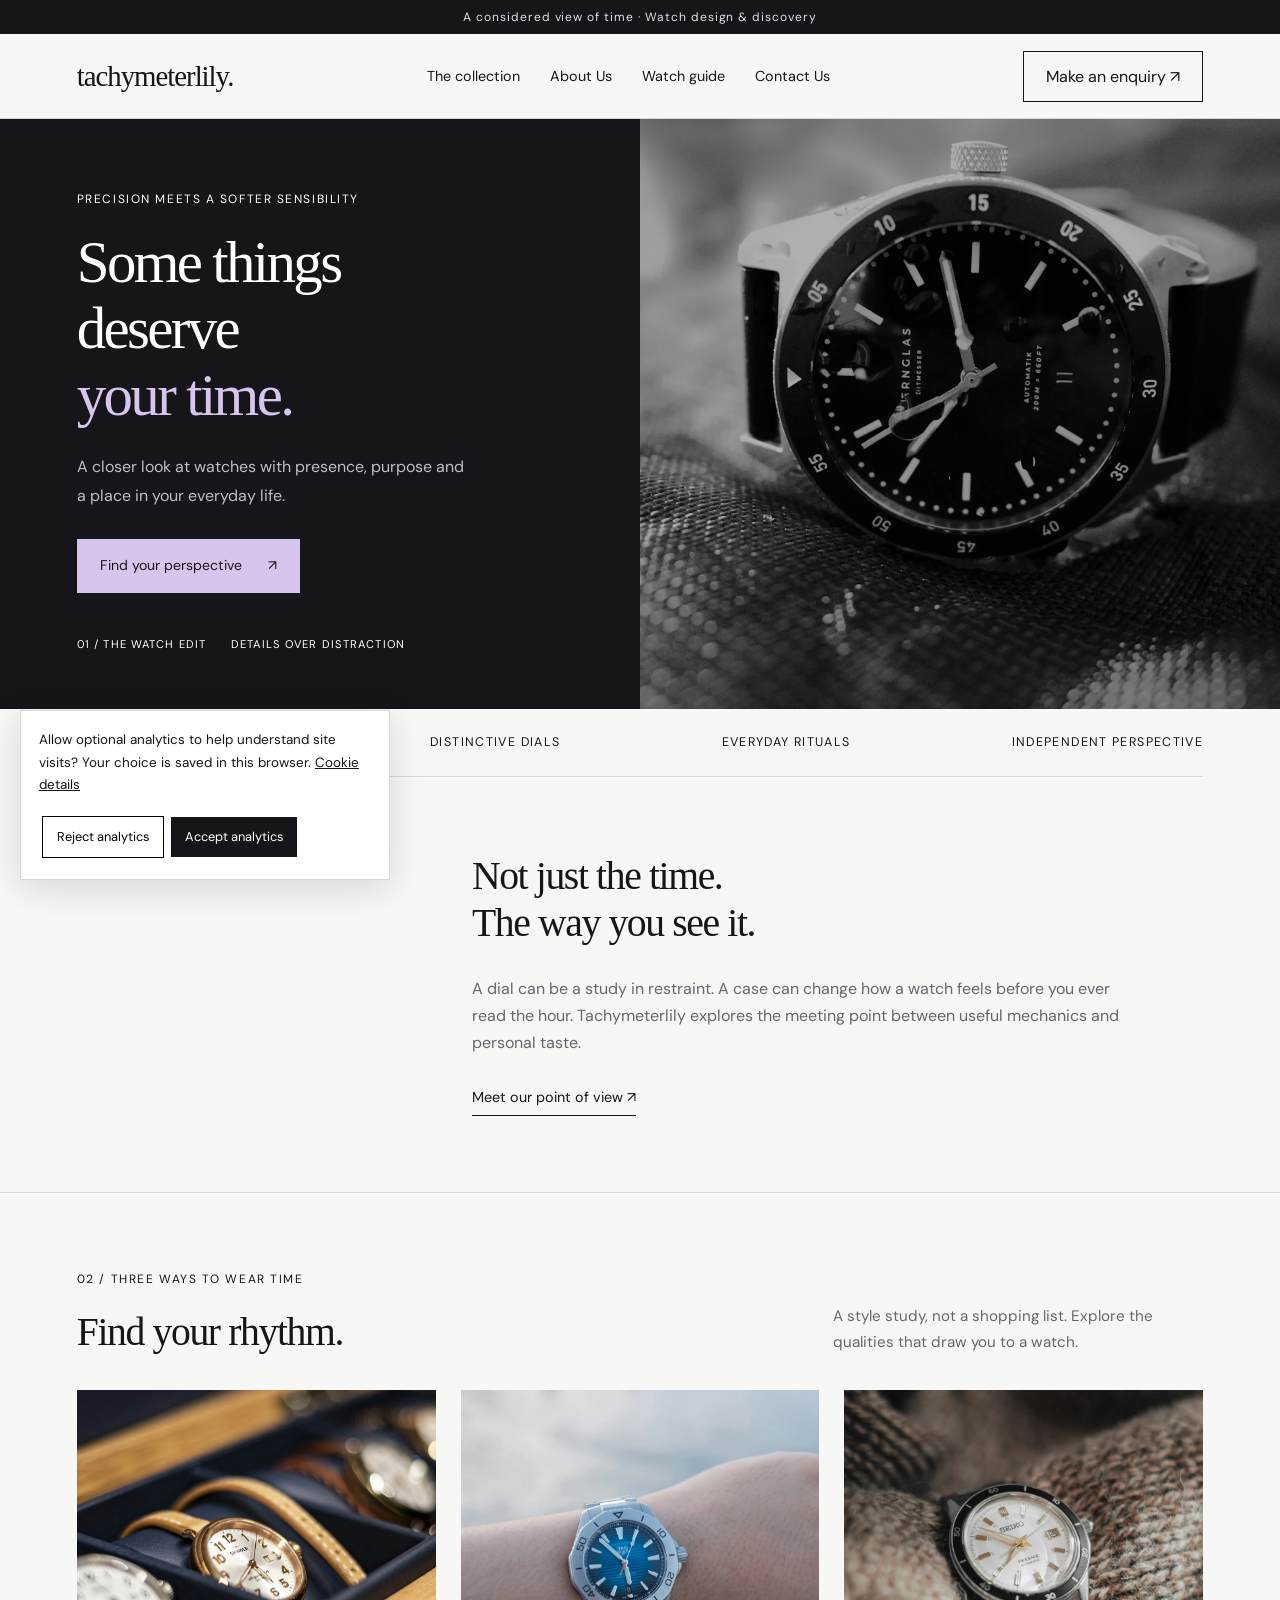
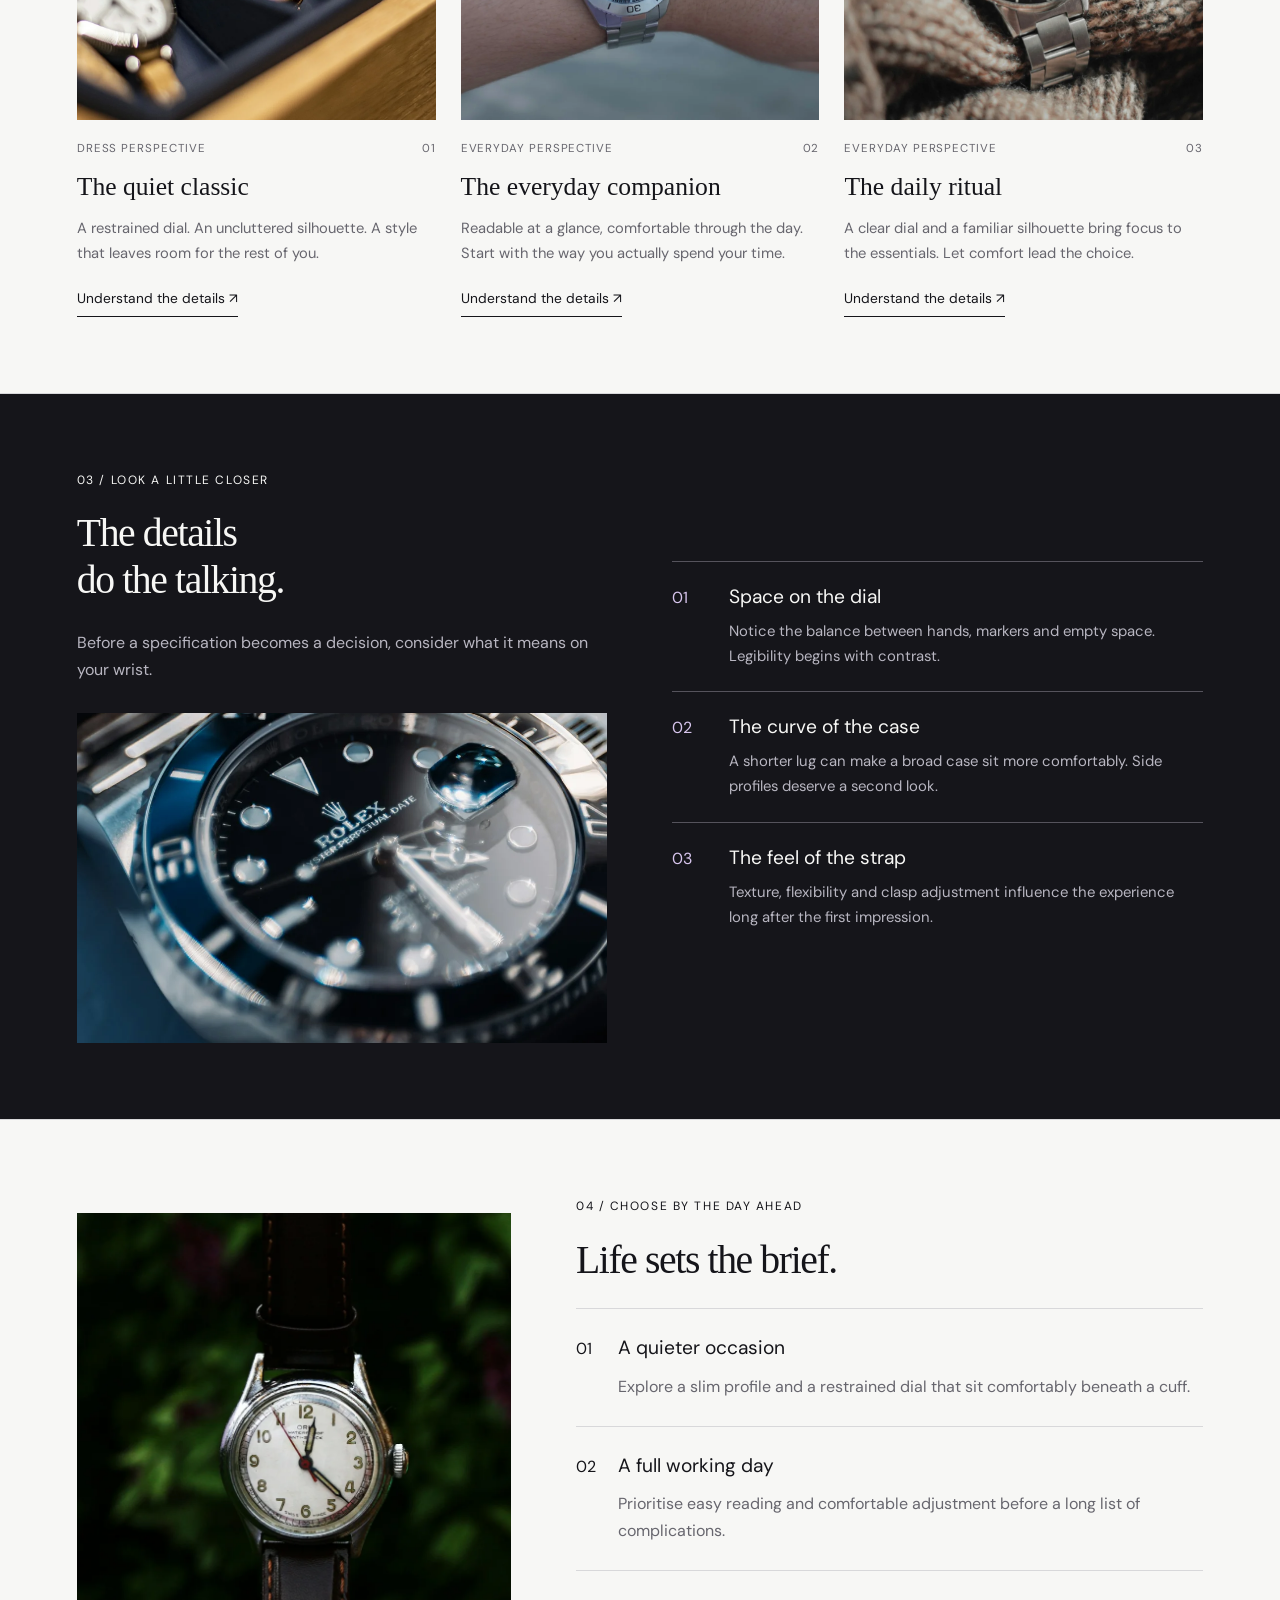
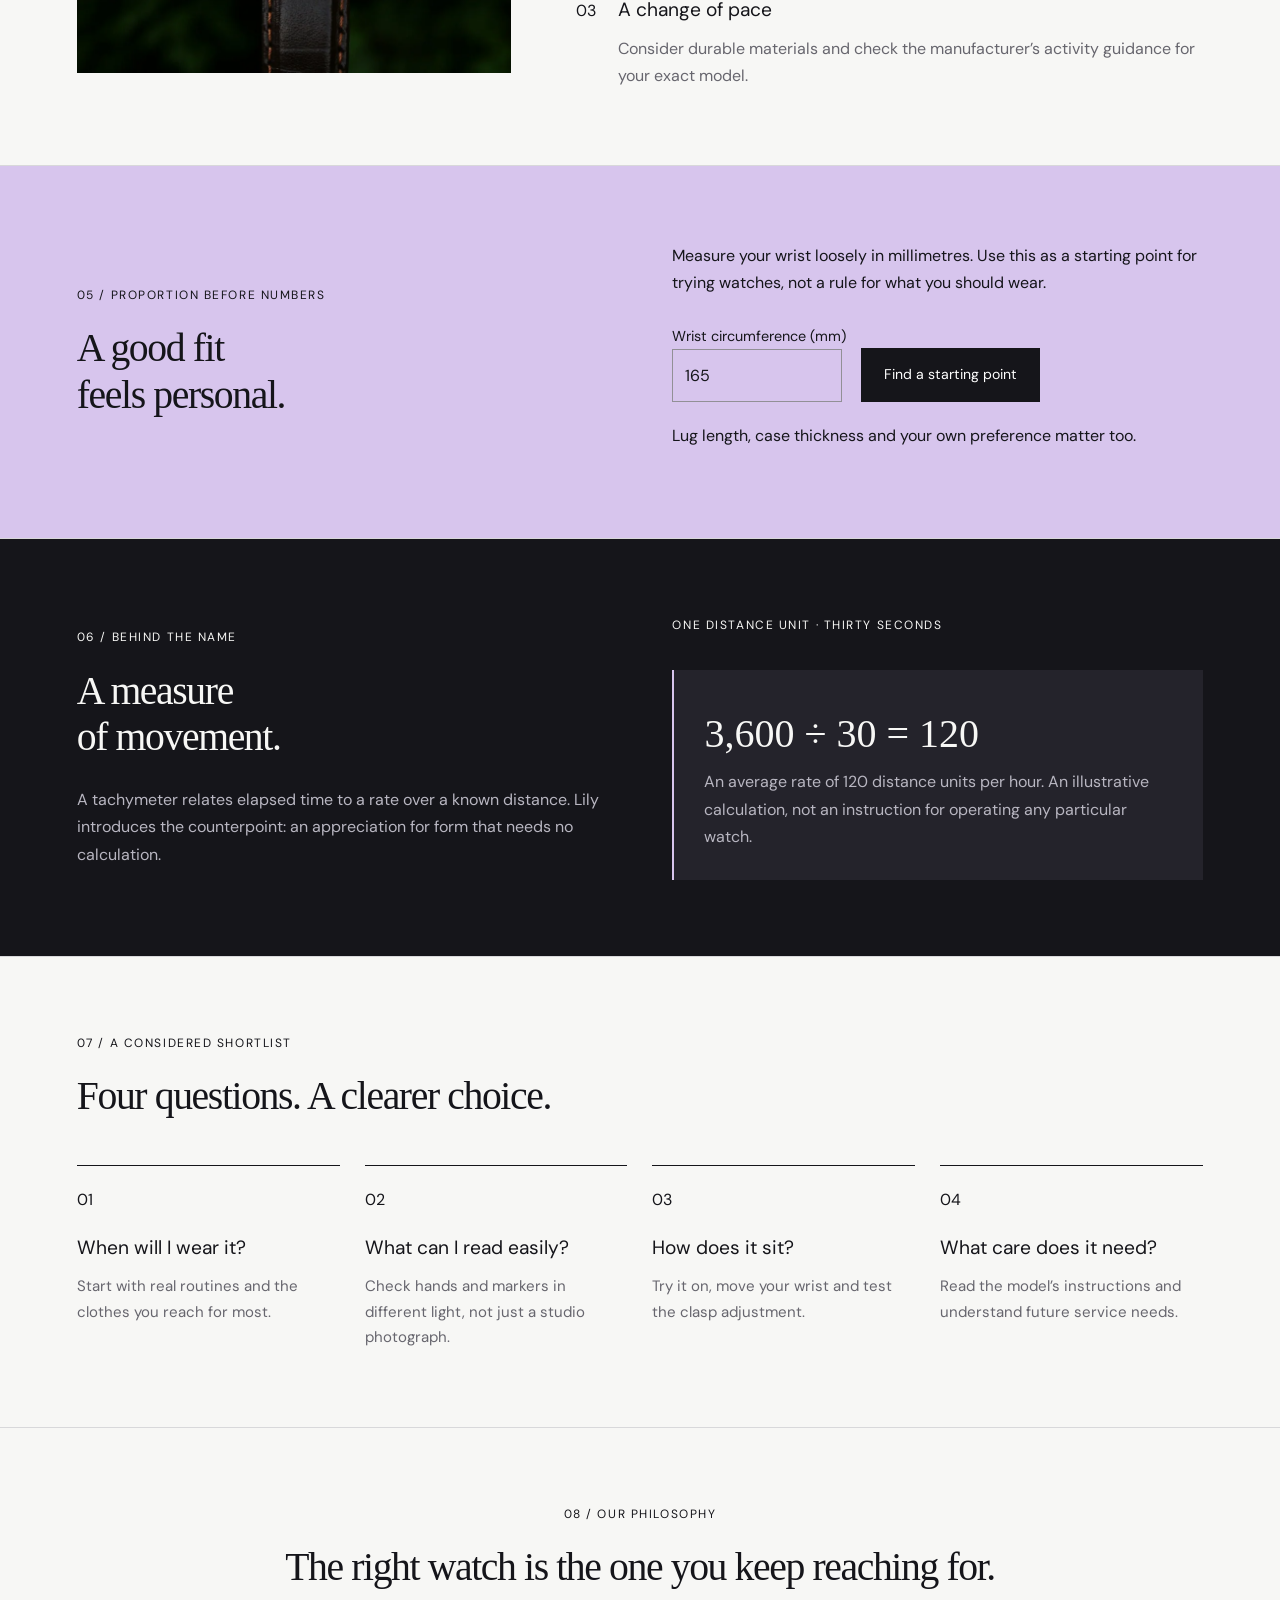
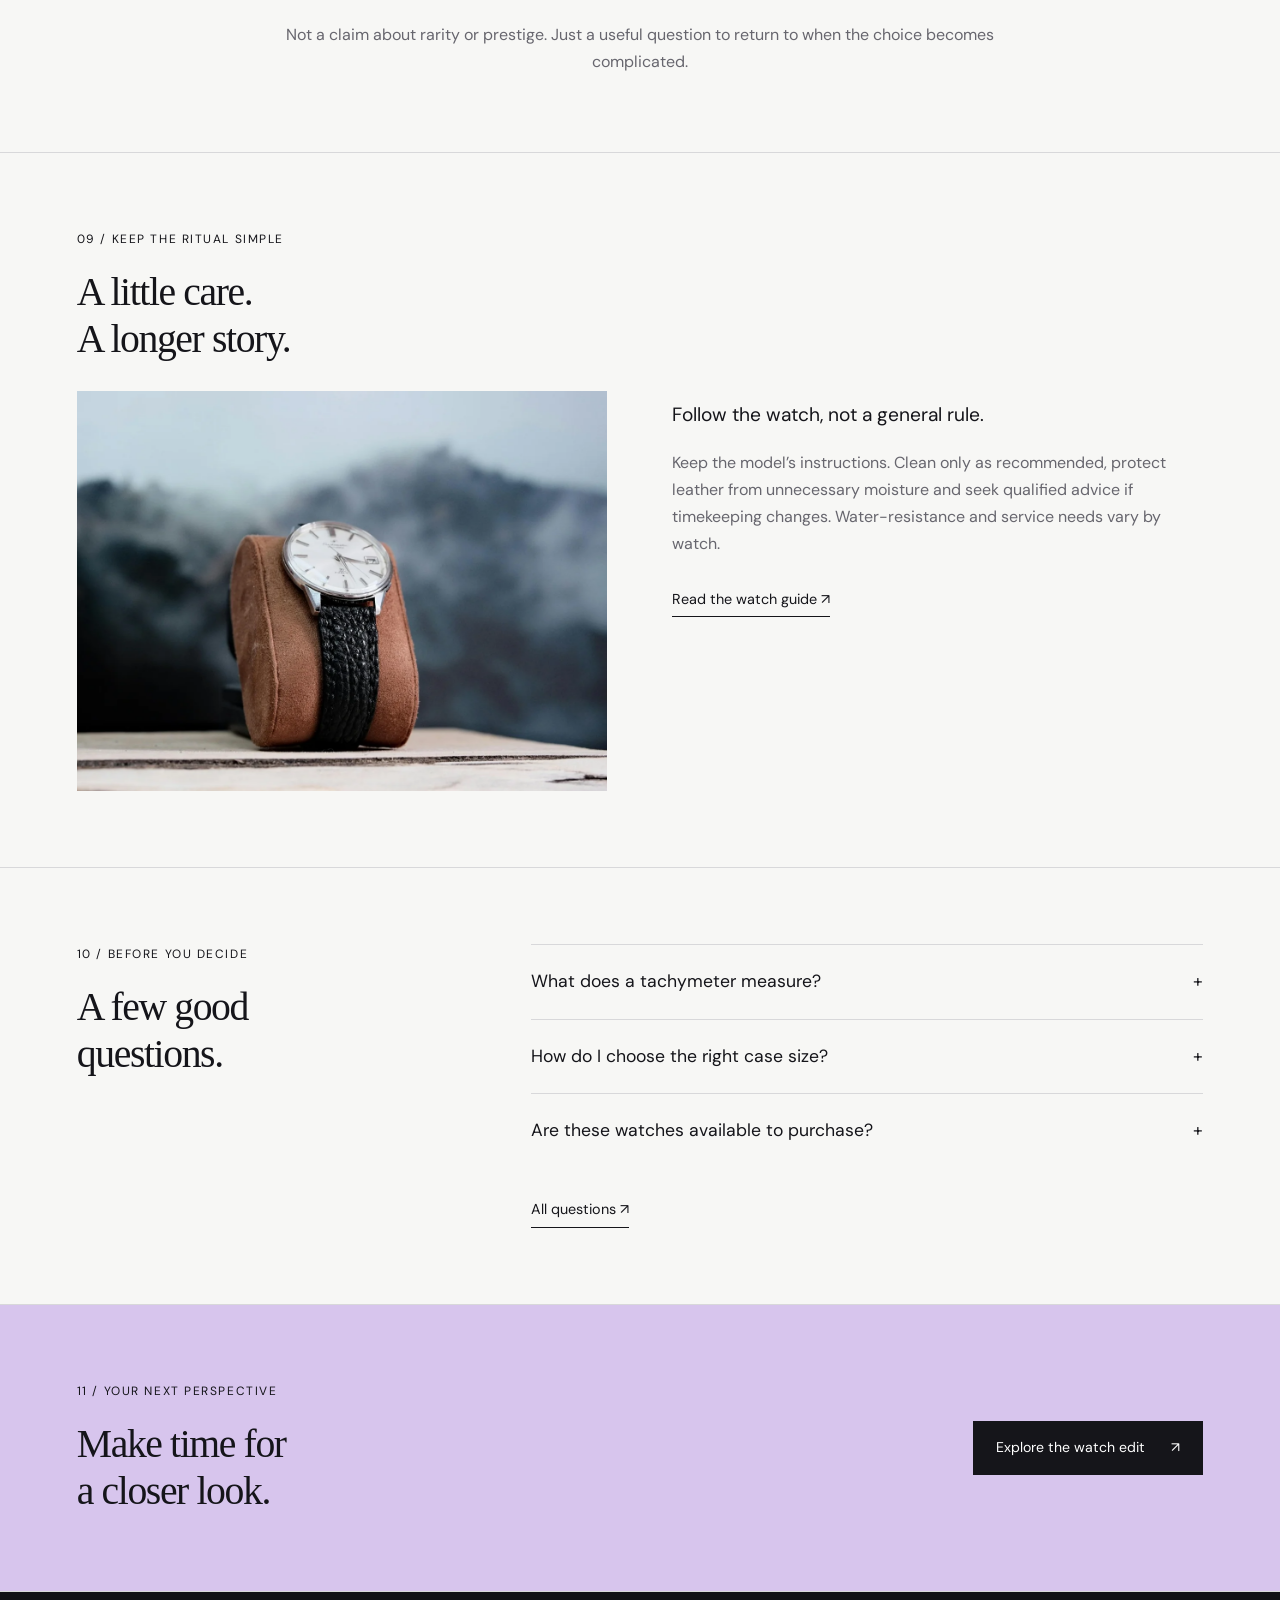
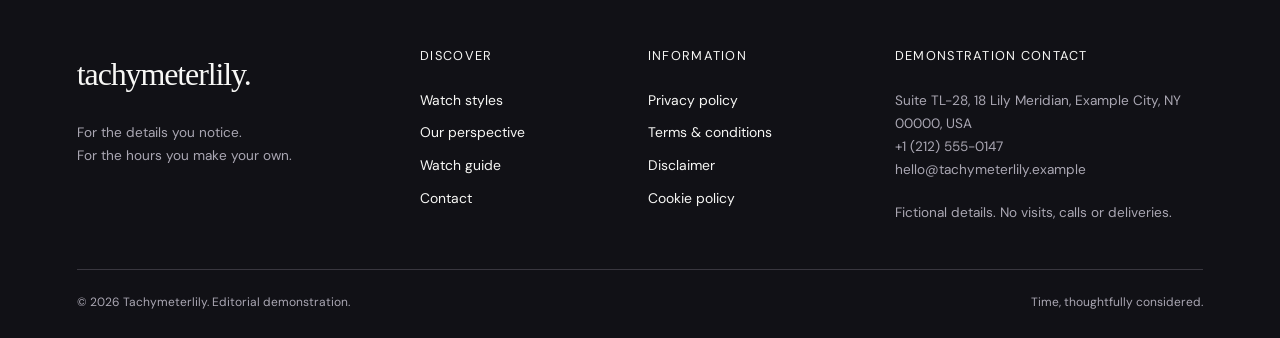
==== index.html @ 9337129e "Add files via upload" ====
<!doctype html><html lang="en"><head><meta charset="utf-8"><meta name="viewport" content="width=device-width, initial-scale=1"><title>A considered view of time | Tachymeterlily</title><meta name="description" content="Explore watch design, everyday proportions and the details that make a timepiece feel personal at Tachymeterlily."><link rel="canonical" href="https://tachymeterlily.hariomk7275.chatgpt.site/index.html"><meta property="og:title" content="A considered view of time | Tachymeterlily"><meta property="og:description" content="Explore watch design, everyday proportions and the details that make a timepiece feel personal at Tachymeterlily."><meta property="og:type" content="website"><meta property="og:url" content="https://tachymeterlily.hariomk7275.chatgpt.site/index.html"><meta name="theme-color" content="#15151a"><link rel="stylesheet" href="assets/css/style.css"><script type="application/ld+json">{"@context": "https://schema.org", "@type": "WebPage", "name": "A considered view of time | Tachymeterlily", "description": "Explore watch design, everyday proportions and the details that make a timepiece feel personal at Tachymeterlily.", "url": "https://tachymeterlily.hariomk7275.chatgpt.site/index.html"}</script><script defer src="assets/js/script.js"></script></head><body><a class="skip" href="#main">Skip to content</a><div class="top">A considered view of time · Watch design & discovery</div><header class="header"><div class="wrap nav"><a class="brand" href="index.html" aria-label="Tachymeterlily home">tachymeterlily<span aria-hidden="true">.</span></a><button class="menu" aria-expanded="false" aria-controls="navigation">Menu</button><nav class="nav-links" id="navigation" aria-label="Main navigation"><a href="products.html" >The collection</a><a href="about.html" >About Us</a><a href="faq.html" >Watch guide</a><a href="contact.html">Contact Us</a></nav><a class="nav-contact" href="contact.html">Make an enquiry ↗</a></div></header><main id="main"><section class="hero"><div class="hero-copy"><span class="eyebrow">Precision meets a softer sensibility</span><h1>Some things<br>deserve<br><em>your time.</em></h1><p>A closer look at watches with presence, purpose and a place in your everyday life.</p><a class="button light" href="products.html">Find your perspective<span aria-hidden="true">↗</span></a><div class="hero-foot"><span>01 / THE WATCH EDIT</span><span>DETAILS OVER DISTRACTION</span></div></div><img class="hero-img" src="assets/images/tachymeterlily-01-hero.webp" alt="Black Sternglas Marus dive watch on a dark textured surface" width="1500" height="1000" loading="eager"></section>
<div class="wrap ribbon"><span>Considered proportions</span><span>Distinctive dials</span><span>Everyday rituals</span><span>Independent perspective</span></div>
<section class="section"><div class="wrap intro"><span class="eyebrow">01 / A different kind of attention</span><div><h2>Not just the time.<br>The way you see it.</h2><p class="muted">A dial can be a study in restraint. A case can change how a watch feels before you ever read the hour. Tachymeterlily explores the meeting point between useful mechanics and personal taste.</p><a class="text-link" href="about.html">Meet our point of view ↗</a></div></div></section>
<section class="section"><div class="wrap"><div class="section-head"><div><span class="eyebrow">02 / Three ways to wear time</span><h2>Find your rhythm.</h2></div><p class="muted">A style study, not a shopping list. Explore the qualities that draw you to a watch.</p></div><div class="cards"><article class="card" data-style="dress"><div class="card-img"><img src="assets/images/tachymeterlily-02-home-dress.webp" alt="Gold and silver Shinola dress watches displayed in a wooden watch box" width="1500" height="1001" loading="lazy"></div><div class="meta"><span>Dress perspective</span><span>01</span></div><h3>The quiet classic</h3><p>A restrained dial. An uncluttered silhouette. A style that leaves room for the rest of you.</p><a class="text-link" href="faq.html">Understand the details ↗</a></article><article class="card" data-style="everyday"><div class="card-img"><img src="assets/images/tachymeterlily-03-home-sport.webp" alt="Blue-dial TAG Heuer wristwatch on a stainless steel bracelet, worn on a wrist" width="1500" height="1000" loading="lazy"></div><div class="meta"><span>Everyday perspective</span><span>02</span></div><h3>The everyday companion</h3><p>Readable at a glance, comfortable through the day. Start with the way you actually spend your time.</p><a class="text-link" href="faq.html">Understand the details ↗</a></article><article class="card" data-style="chronograph"><div class="card-img"><img src="assets/images/tachymeterlily-04-home-everyday.webp" alt="Silver Seiko watch with a cream dial resting on knitted fabric" width="1000" height="1500" loading="lazy"></div><div class="meta"><span>Everyday perspective</span><span>03</span></div><h3>The daily ritual</h3><p>A clear dial and a familiar silhouette bring focus to the essentials. Let comfort lead the choice.</p><a class="text-link" href="faq.html">Understand the details ↗</a></article></div></div></section>
<section class="section dark"><div class="wrap split"><div><span class="eyebrow">03 / Look a little closer</span><h2>The details<br>do the talking.</h2><p class="muted" style="margin-top:25px">Before a specification becomes a decision, consider what it means on your wrist.</p><figure class="editorial-image detail-picture"><img src="assets/images/tachymeterlily-09-details.webp" alt="Close-up of a Rolex Submariner with black dial and date magnifier" width="934" height="1400" loading="lazy"></figure></div><div class="specs"><div class="spec"><b>01</b><div><h3>Space on the dial</h3><p>Notice the balance between hands, markers and empty space. Legibility begins with contrast.</p></div></div><div class="spec"><b>02</b><div><h3>The curve of the case</h3><p>A shorter lug can make a broad case sit more comfortably. Side profiles deserve a second look.</p></div></div><div class="spec"><b>03</b><div><h3>The feel of the strap</h3><p>Texture, flexibility and clasp adjustment influence the experience long after the first impression.</p></div></div></div></div></section>
<section class="section"><div class="wrap image-row"><figure class="editorial-image"><img src="assets/images/tachymeterlily-11-occasions.webp" alt="Vintage Oris watch with cream Arabic-numeral dial and brown leather strap against dark foliage" width="1400" height="935" loading="lazy"></figure><div><span class="eyebrow">04 / Choose by the day ahead</span><h2>Life sets the brief.</h2><div class="rows"><div class="row"><span>01</span><h3>A quieter occasion</h3><p>Explore a slim profile and a restrained dial that sit comfortably beneath a cuff.</p></div><div class="row"><span>02</span><h3>A full working day</h3><p>Prioritise easy reading and comfortable adjustment before a long list of complications.</p></div><div class="row"><span>03</span><h3>A change of pace</h3><p>Consider durable materials and check the manufacturer’s activity guidance for your exact model.</p></div></div></div></div></section>
<section class="section lilac"><div class="wrap split"><div><span class="eyebrow">05 / Proportion before numbers</span><h2>A good fit<br>feels personal.</h2></div><div><p>Measure your wrist loosely in millimetres. Use this as a starting point for trying watches, not a rule for what you should wear.</p><form class="fit-form" id="fit-form"><div><label for="wrist">Wrist circumference (mm)</label><input id="wrist" type="number" min="100" max="260" value="165" required></div><button class="button" type="submit">Find a starting point</button></form><p class="result" id="fit-result" aria-live="polite">Lug length, case thickness and your own preference matter too.</p></div></div></section>
<section class="section dark"><div class="wrap split"><div><span class="eyebrow">06 / Behind the name</span><h2>A measure<br>of movement.</h2><p class="muted" style="margin-top:25px">A tachymeter relates elapsed time to a rate over a known distance. Lily introduces the counterpoint: an appreciation for form that needs no calculation.</p></div><div><span class="eyebrow">One distance unit · Thirty seconds</span><div class="equation"><strong>3,600 ÷ 30 = 120</strong><p class="muted">An average rate of 120 distance units per hour. An illustrative calculation, not an instruction for operating any particular watch.</p></div></div></div></section>
<section class="section"><div class="wrap"><span class="eyebrow">07 / A considered shortlist</span><h2>Four questions. A clearer choice.</h2><div class="steps"><article><span>01</span><h3>When will I wear it?</h3><p>Start with real routines and the clothes you reach for most.</p></article><article><span>02</span><h3>What can I read easily?</h3><p>Check hands and markers in different light, not just a studio photograph.</p></article><article><span>03</span><h3>How does it sit?</h3><p>Try it on, move your wrist and test the clasp adjustment.</p></article><article><span>04</span><h3>What care does it need?</h3><p>Read the model’s instructions and understand future service needs.</p></article></div></div></section>
<section class="section"><div class="wrap quote"><span class="eyebrow">08 / Our philosophy</span><h2>The right watch is the one you keep reaching for.</h2><p class="muted" style="margin:30px auto 0">Not a claim about rarity or prestige. Just a useful question to return to when the choice becomes complicated.</p></div></section>
<section class="section"><div class="wrap split"><div><span class="eyebrow">09 / Keep the ritual simple</span><h2>A little care.<br>A longer story.</h2><figure class="editorial-image care-photo"><img src="assets/images/tachymeterlily-10-care.webp" alt="White-dial watch with black textured leather strap on a brown leather cushion against distant mountains" width="1400" height="934" loading="lazy"></figure></div><div><h3>Follow the watch, not a general rule.</h3><p class="muted" style="margin-top:20px">Keep the model’s instructions. Clean only as recommended, protect leather from unnecessary moisture and seek qualified advice if timekeeping changes. Water-resistance and service needs vary by watch.</p><a class="text-link" href="faq.html">Read the watch guide ↗</a></div></div></section>
<section class="section"><div class="wrap faq-layout"><div><span class="eyebrow">10 / Before you decide</span><h2>A few good<br>questions.</h2></div><div><details><summary>What does a tachymeter measure?</summary><p>A tachymeter scale converts elapsed time over a known distance into an average rate. For one unit of distance, the rate is 3,600 divided by elapsed seconds. Follow the instructions for the particular watch.</p></details><details><summary>How do I choose the right case size?</summary><p>Treat diameter as a starting point. Lug-to-lug length, thickness and strap shape also affect fit. A watch should sit securely without the lugs projecting beyond the top of your wrist.</p></details><details><summary>Are these watches available to purchase?</summary><p>This is an editorial demonstration, not a live store. Photographs illustrate watch styles; no inventory, prices, brand affiliation or checkout is offered.</p></details><a class="text-link" href="faq.html">All questions ↗</a></div></div></section>
<section class="section lilac"><div class="wrap cta"><div><span class="eyebrow">11 / Your next perspective</span><h2>Make time for<br>a closer look.</h2></div><a class="button " href="products.html">Explore the watch edit<span aria-hidden="true">↗</span></a></div></section></main><footer class="footer"><div class="wrap"><div class="footer-grid"><div><a class="brand" href="index.html">tachymeterlily.</a><p>For the details you notice.<br>For the hours you make your own.</p></div><div><h3>Discover</h3><a href="products.html">Watch styles</a><a href="about.html">Our perspective</a><a href="faq.html">Watch guide</a><a href="contact.html">Contact</a></div><div><h3>Information</h3><a href="privacy-policy.html">Privacy policy</a><a href="terms-and-conditions.html">Terms & conditions</a><a href="disclaimer.html">Disclaimer</a><a href="cookie-policy.html">Cookie policy</a></div><div><h3>Demonstration contact</h3><p>Suite TL-28, 18 Lily Meridian, Example City, NY 00000, USA<br>+1 (212) 555-0147<br>hello@tachymeterlily.example</p><p>Fictional details. No visits, calls or deliveries.</p></div></div><div class="footer-bottom"><span>© 2026 Tachymeterlily. Editorial demonstration.</span><span>Time, thoughtfully considered.</span></div></div></footer><aside class="cookie" aria-label="Cookie preferences"><p>Allow optional analytics to help understand site visits? Your choice is saved in this browser. <a href="cookie-policy.html"><u>Cookie details</u></a></p><button data-consent="no">Reject analytics</button><button class="accept" data-consent="yes">Accept analytics</button></aside></body></html>
---- assets/css/style.css ----
@import url('https://fonts.googleapis.com/css2?family=DM+Sans:wght@400;500;600&family=Italiana&display=swap');
:root{--ink:#15151a;--paper:#f7f7f5;--muted:#67666e;--line:#d8d8da;--accent:#d7c5ed;--serif:'Italiana',Georgia,serif;--sans:'DM Sans',Arial,sans-serif}*{box-sizing:border-box}html{scroll-behavior:smooth}body{margin:0;background:var(--paper);color:var(--ink);font:16px/1.7 var(--sans)}a{color:inherit;text-decoration:none}button,input,select,textarea{font:inherit}button,a{ -webkit-tap-highlight-color:transparent}button{cursor:pointer}img{display:block;width:100%;object-fit:cover}h1,h2,h3,p{margin:0}h1,h2,h3{font-weight:400;line-height:1.05}h1,h2{font-family:var(--serif)}h1{font-size:clamp(3.5rem,7.7vw,8rem);letter-spacing:-.04em}h2{font-size:clamp(2.6rem,5vw,5.5rem);letter-spacing:-.03em}h3{font-size:1.5rem;line-height:1.25}p{max-width:65ch}p+p{margin-top:1rem}.wrap{width:min(1380px,90%);margin:auto}.eyebrow{font-size:.78rem;letter-spacing:.16em;text-transform:uppercase;display:block;margin-bottom:1.4rem}.muted{color:var(--muted)}.top{background:var(--ink);color:#e3e0e6;text-align:center;padding:8px 16px;font-size:.75rem;letter-spacing:.08em}.header{border-bottom:1px solid var(--line);position:relative;z-index:10;background:var(--paper)}.nav{height:94px;display:flex;align-items:center;justify-content:space-between;gap:25px}.brand{font-family:var(--serif);font-size:1.85rem;letter-spacing:-.035em}.nav-links{display:flex;gap:30px;align-items:center;font-size:.9rem}.nav-links a[aria-current=page]{border-bottom:1px solid}.nav a:hover{color:#7c588d}.nav-contact{border:1px solid var(--ink);padding:11px 22px}.menu{display:none;border:1px solid;background:none;padding:9px 14px}.hero{background:#15151a;color:white;position:relative;min-height:700px;display:grid;grid-template-columns:1.05fr 1fr;overflow:hidden}.hero-copy{padding:90px 0 75px max(5vw,calc((100vw - 1380px)/2));position:relative;z-index:1}.hero h1 em{font-style:normal;color:var(--accent)}.hero p{color:#c0bec7;max-width:390px;margin:28px 0 36px}.hero-img{height:100%;min-height:700px;filter:brightness(.75)}.hero-foot{margin-top:70px;display:flex;gap:35px;font-size:.75rem;letter-spacing:.1em}.button{display:inline-flex;align-items:center;justify-content:space-between;gap:40px;padding:16px 24px;background:var(--ink);color:white;border:1px solid var(--ink);font-size:.88rem;transition:background .2s,transform .2s}.button:hover{background:#53405f;transform:translateY(-2px)}.button.light{background:var(--accent);color:var(--ink);border-color:var(--accent)}.text-link{display:inline-block;border-bottom:1px solid;padding:5px 0;margin-top:24px}.ribbon{display:flex;justify-content:space-between;gap:20px;padding:23px 0;border-bottom:1px solid var(--line);font-size:.78rem;letter-spacing:.11em;text-transform:uppercase}.section{padding:100px 0;border-bottom:1px solid var(--line)}.section-head{display:flex;justify-content:space-between;align-items:end;gap:35px;margin-bottom:45px}.section-head p{max-width:370px}.intro{display:grid;grid-template-columns:1fr 2fr;gap:80px}.intro h2{max-width:900px;font-size:clamp(2.6rem,4.4vw,4.7rem)}.intro p{margin-top:28px}.cards{display:grid;grid-template-columns:repeat(3,1fr);gap:28px}.card-img{height:400px;overflow:hidden;background:#dfdfe2}.card-img img{height:100%;transition:transform .7s}.card:hover img{transform:scale(1.035)}.card:nth-child(2){margin-top:65px}.card .meta{display:flex;justify-content:space-between;margin-top:20px;color:var(--muted);font-size:.76rem;text-transform:uppercase;letter-spacing:.08em}.card h3{margin-top:10px;font-family:var(--serif);font-size:2rem}.card p{font-size:.92rem;margin-top:12px;color:var(--muted)}.dark{background:var(--ink);color:var(--paper)}.dark .muted{color:#b8b6c1}.split{display:grid;grid-template-columns:1fr 1fr;gap:9vw;align-items:center}.specs{margin-top:35px}.spec{display:grid;grid-template-columns:65px 1fr;gap:15px;padding:23px 0;border-top:1px solid #55535c}.spec b{font-weight:400;color:var(--accent)}.spec p{font-size:.93rem;color:#b8b6c1;margin-top:8px}.large-number{font-family:var(--serif);font-size:clamp(5rem,12vw,12rem);line-height:1}.equation{background:#24232b;padding:40px;margin-top:35px;border-left:2px solid var(--accent)}.equation strong{font-family:var(--serif);font-size:3.4rem;font-weight:400}.rows{margin-top:35px}.row{display:grid;grid-template-columns:70px 1fr 1.2fr;gap:25px;padding:30px 0;border-top:1px solid var(--line)}.row p{color:var(--muted)}.lilac{background:var(--accent)}.fit-form{display:flex;gap:15px;margin-top:28px;flex-wrap:wrap}label{display:block;font-size:.9rem}input,select,textarea{width:100%;border:1px solid #929096;background:transparent;padding:12px;color:var(--ink);border-radius:0}textarea{min-height:140px}.fit-form input{max-width:170px}.result{padding-top:20px;min-height:60px}.steps{display:grid;grid-template-columns:repeat(4,1fr);gap:35px;margin-top:45px}.steps article{border-top:1px solid var(--ink);padding-top:20px}.steps h3{margin:30px 0 14px}.steps p{color:var(--muted);font-size:.94rem}.quote{max-width:1000px;margin:auto;text-align:center}.quote h2{font-size:clamp(3rem,6vw,6.3rem)}details{border-top:1px solid var(--line);padding:22px 0}details:last-child{border-bottom:1px solid var(--line)}summary{cursor:pointer;list-style:none;display:flex;justify-content:space-between;gap:25px;font-size:1.1rem}summary::after{content:'+'}details[open] summary::after{content:'−'}details p{margin-top:20px;color:var(--muted)}.faq-layout{display:grid;grid-template-columns:1fr 1.4fr;gap:8vw}.cta{display:flex;justify-content:space-between;align-items:center;gap:35px}.footer{background:#111116;color:#f7f7f5;padding:65px 0 25px}.footer-grid{display:grid;grid-template-columns:2fr 1fr 1fr 1.5fr;gap:40px}.footer p{color:#aaa7b3;font-size:.85rem;margin-top:20px}.footer h3{font-size:.8rem;letter-spacing:.1em;margin-bottom:24px;text-transform:uppercase}.footer a{display:block;margin-bottom:9px;font-size:.87rem}.footer .brand{font-size:2rem}.footer-bottom{margin-top:65px;padding-top:22px;border-top:1px solid #39373f;display:flex;justify-content:space-between;gap:25px;font-size:.75rem;color:#aaa7b3}.page-head{padding:80px 0 60px}.page-head p{margin-top:25px;color:var(--muted)}.page-head h1{font-size:clamp(3.7rem,7vw,7rem)}.prose{max-width:850px;padding-bottom:90px}.prose h2{font-family:var(--sans);font-size:1.5rem;margin:35px 0 15px;letter-spacing:0}.prose ul{padding-left:23px}.about-image{height:570px}.contact-grid{display:grid;grid-template-columns:1fr 1.1fr;gap:8vw}.contact-grid form{display:grid;gap:18px}.note{font-size:.83rem;color:var(--muted);padding:18px 0}.filters{display:flex;gap:10px;margin-bottom:35px;flex-wrap:wrap}.filters button{padding:10px 25px;border:1px solid var(--ink);background:none}.filters button.active{background:var(--ink);color:white}.catalog .card:nth-child(2){margin-top:0}.card[hidden]{display:none}.cookie{position:fixed;bottom:20px;left:20px;z-index:30;background:white;border:1px solid var(--line);box-shadow:0 8px 35px #0002;padding:22px;width:min(420px,calc(100% - 40px))}.cookie p{font-size:.84rem;margin-bottom:16px}.cookie button{font-size:.8rem;padding:9px 14px;margin:3px;border:1px solid;background:white}.cookie .accept{background:var(--ink);color:white}.skip{position:absolute;left:-9999px}.skip:focus{left:10px;top:10px;z-index:100;background:white;padding:15px}:focus-visible{outline:3px solid #8e64b6;outline-offset:5px}[hidden]{display:none!important}@media(max-width:900px){.nav-links{gap:15px}.nav-contact{display:none}.hero-copy{padding-top:65px}.hero{min-height:590px}.hero-img{min-height:590px}.section{padding:70px 0}.intro{gap:30px;grid-template-columns:1fr}.cards{gap:18px}.card-img{height:300px}.steps{grid-template-columns:1fr 1fr}.footer-grid{grid-template-columns:1fr 1fr}.split{gap:35px}}@media(max-width:650px){.nav{height:78px}.brand{font-size:1.65rem}.menu{display:block}.nav-links{display:none;position:absolute;top:78px;left:0;right:0;background:var(--paper);padding:25px 5%;border-bottom:1px solid;flex-direction:column;align-items:start}.nav-links.open{display:flex}.hero{display:flex;flex-direction:column}.hero-copy{padding:55px 6% 35px}.hero h1{font-size:4rem}.hero p{margin:20px 0 25px}.hero-foot{margin-top:35px}.hero-img{height:370px;min-height:0}.ribbon{font-size:.65rem;gap:15px;flex-wrap:wrap}.section-head,.cta{display:block}.section-head p{margin-top:20px}.cards,.split,.faq-layout,.contact-grid{grid-template-columns:1fr}.card:nth-child(2){margin-top:0}.card{margin-bottom:25px}.card-img{height:420px}.row{grid-template-columns:40px 1fr;gap:15px}.row p{grid-column:2}.steps{gap:25px}.steps h3{font-size:1.2rem}.footer-grid{gap:35px;grid-template-columns:1fr 1fr}.footer-grid>:first-child,.footer-grid>:last-child{grid-column:1/-1}.footer-bottom{display:block}.footer-bottom span{display:block;margin-top:12px}.cta .button{margin-top:30px}.faq-layout{gap:35px}.about-image{height:400px}.page-head{padding:55px 0 40px}}@media(prefers-reduced-motion:reduce){html{scroll-behavior:auto}*,*::before,*::after{transition:none!important;animation:none!important}}

.about-image img{height:100%}

/* Revision 2 — restrained editorial proportions */
:root{--serif:Georgia,'Times New Roman',serif}
.wrap{width:min(1200px,88%)}
h1{font-size:clamp(2.5rem,4.5vw,4.3rem);line-height:1.13;letter-spacing:-.045em}
h2,.intro h2,.quote h2{font-size:clamp(2rem,3.1vw,3rem);line-height:1.18;letter-spacing:-.035em}
h3{font-size:1.2rem;line-height:1.4}
.eyebrow{font-size:.75rem;letter-spacing:.13em;margin-bottom:20px}
.nav{height:84px}.brand{font-size:1.8rem}.top{padding:7px 16px}
.hero{grid-template-columns:1fr 1fr;min-height:580px;max-width:1600px;margin:auto}
.hero-copy{padding:70px 45px 55px max(6vw,calc((100vw - 1200px)/2));display:flex;flex-direction:column;align-items:flex-start;justify-content:center}
.hero h1{font-size:clamp(2.7rem,4.6vw,4.5rem)}.hero p{font-size:1rem;line-height:1.8;margin:24px 0 28px}.hero-foot{margin-top:42px;gap:25px;font-size:.7rem}.hero-img{min-height:580px;max-height:640px;object-position:center;filter:brightness(.9)}
.section{padding:76px 0}.section-head{margin-bottom:34px}.section-head p{font-size:.95rem}.intro{grid-template-columns:1fr 2.15fr;gap:55px}.intro p{max-width:670px}.cards{gap:25px}.card:nth-child(2){margin-top:0}.card-img{height:330px}.card h3{font-family:var(--serif);font-size:1.6rem}.card p{font-size:.92rem;line-height:1.7}.card .meta{margin-top:19px;font-size:.72rem}.card .text-link{margin-top:16px;font-size:.86rem}.split{gap:65px}.specs{margin-top:0}.spec{padding:22px 0;grid-template-columns:42px 1fr}.equation{padding:30px}.equation strong{font-size:2.5rem}.row{grid-template-columns:50px 1fr 1.5fr;padding:26px 0}.quote{max-width:750px}.steps{gap:25px}.steps h3{margin:22px 0 12px}.faq-layout{grid-template-columns:.8fr 1.4fr;gap:70px}.cta h2{max-width:620px}.footer{padding-top:55px}.footer-grid{grid-template-columns:1.6fr 1fr 1.1fr 1.6fr;gap:35px}.footer-bottom{margin-top:45px}
.page-head{padding:62px 0 45px;max-width:1200px}.page-head h1{font-size:clamp(2.5rem,4.1vw,4rem);line-height:1.15;max-width:850px}.page-head p{margin-top:20px;max-width:680px}.page-head + .section{padding-top:28px}.page-head + .prose{padding-top:0}.about-image{height:440px}.contact-grid{gap:65px;align-items:start}.contact-grid form{padding:32px;background:white;border:1px solid var(--line)}.contact-grid h2{font-size:2.6rem}.contact-grid input,.contact-grid textarea,.contact-grid select{margin-top:7px;background:var(--paper);border-color:#cccad1}.contact-grid .button{justify-content:center}.prose{max-width:1200px;display:grid;grid-template-columns:260px minmax(0,760px);gap:60px;padding-bottom:75px}.policy-body h2{font:500 1.35rem/1.4 var(--sans);letter-spacing:0;margin:30px 0 12px}.policy-body h2:first-child{margin-top:0}.policy-body p{color:#53525a;max-width:75ch}.policy-nav{border-top:2px solid var(--ink);padding-top:20px;align-self:start;position:sticky;top:25px}.policy-nav a{display:block;padding:10px 0;font-size:.9rem;border-bottom:1px solid var(--line)}.policy-nav span{font-size:.75rem;letter-spacing:.1em;text-transform:uppercase;display:block;margin-bottom:12px}
.editorial-image{margin:0;overflow:hidden;background:#25242b}.editorial-image img{height:100%;width:100%;object-fit:cover}.detail-picture{height:330px;margin-top:30px}.image-row{display:grid;grid-template-columns:.9fr 1.3fr;gap:65px;align-items:center}.image-row .editorial-image{height:460px}.image-row .rows{margin-top:25px}.image-row .row{grid-template-columns:32px 1fr;gap:10px}.image-row .row p{grid-column:2}.care-photo{height:400px}.banner-head{display:grid;grid-template-columns:1.2fr .8fr;align-items:center;gap:65px;margin-bottom:25px}.banner-head .editorial-image{height:310px}.banner-head p{max-width:550px}.guide-content{max-width:900px;margin:0 auto;padding-bottom:80px}.guide-content summary{font-size:1.05rem}.catalog-intro{display:flex;justify-content:space-between;gap:30px;align-items:center;margin-bottom:24px}.collection-note{font-size:.85rem;color:var(--muted);max-width:450px}.fit-form{align-items:end}.fit-form .button{min-height:53px}.cookie{padding:18px;width:min(370px,calc(100% - 40px))}.button{gap:26px;padding:14px 22px}.text-link{font-size:.9rem}
@media(min-width:1600px){.hero-copy{padding-left:100px}}
@media(max-width:900px){.wrap{width:90%}.hero-copy{padding:55px 30px 45px 5vw}.hero-img{min-height:550px}.hero{min-height:550px}.hero h1{font-size:3.2rem}.hero-foot{flex-wrap:wrap;gap:8px}.split,.image-row,.contact-grid{gap:35px}.card-img{height:280px}.section{padding:60px 0}.prose{grid-template-columns:200px 1fr;gap:30px}.footer-grid{grid-template-columns:1fr 1fr}.banner-head{gap:35px}.intro{gap:30px}}
@media(max-width:650px){h1,.page-head h1{font-size:2.45rem}h2,.intro h2,.quote h2,.contact-grid h2{font-size:2rem}.hero h1{font-size:2.9rem}.hero-copy{padding:44px 6% 36px}.hero-img{height:350px;min-height:0}.hero{min-height:0}.hero-foot{margin-top:30px}.nav{height:74px}.nav-links{top:74px}.section{padding:48px 0}.intro,.split,.image-row,.contact-grid,.banner-head,.faq-layout,.prose{grid-template-columns:1fr;gap:28px}.section-head{margin-bottom:28px}.cards{gap:20px}.card-img{height:360px}.card{margin-bottom:12px}.card h3{font-size:1.5rem}.page-head{padding:40px 0 28px}.banner-head .editorial-image{height:240px}.care-photo,.image-row .editorial-image,.detail-picture,.about-image{height:320px}.prose{padding-bottom:50px}.policy-nav{position:static;display:flex;gap:12px;flex-wrap:wrap}.policy-nav span{width:100%}.policy-nav a{font-size:.8rem}.contact-grid form{padding:23px}.footer-grid{gap:25px}.footer .brand{font-size:1.7rem}.catalog-intro{display:block}.collection-note{margin-bottom:20px}.steps{grid-template-columns:1fr 1fr}.steps h3{font-size:1.05rem}.equation strong{font-size:2rem}.row{grid-template-columns:30px 1fr}.fit-form .button{width:100%}.fit-form input{max-width:none}.fit-form>div{width:100%}.cta .button{margin-top:24px}}

.care-photo{margin-top:28px}.policy-body .button{margin-top:25px}.image-row .row:last-child{padding-bottom:0}
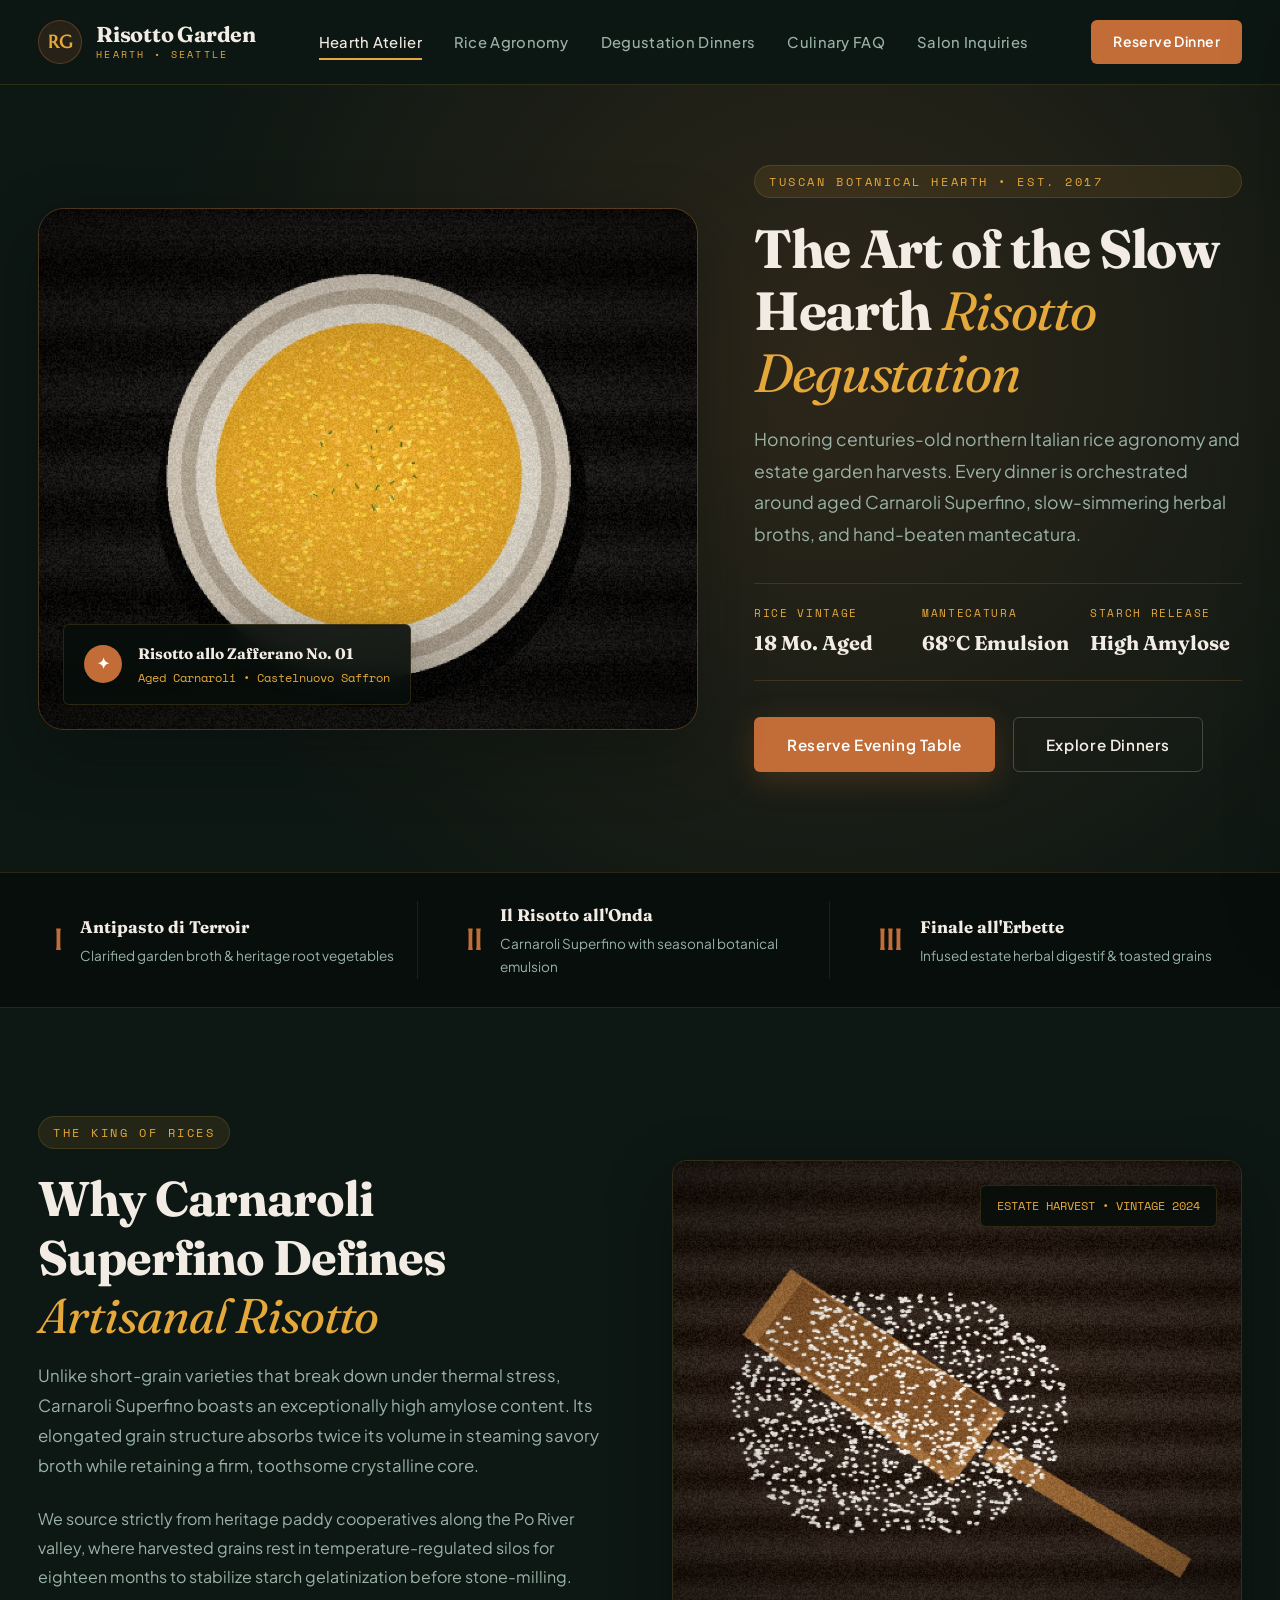
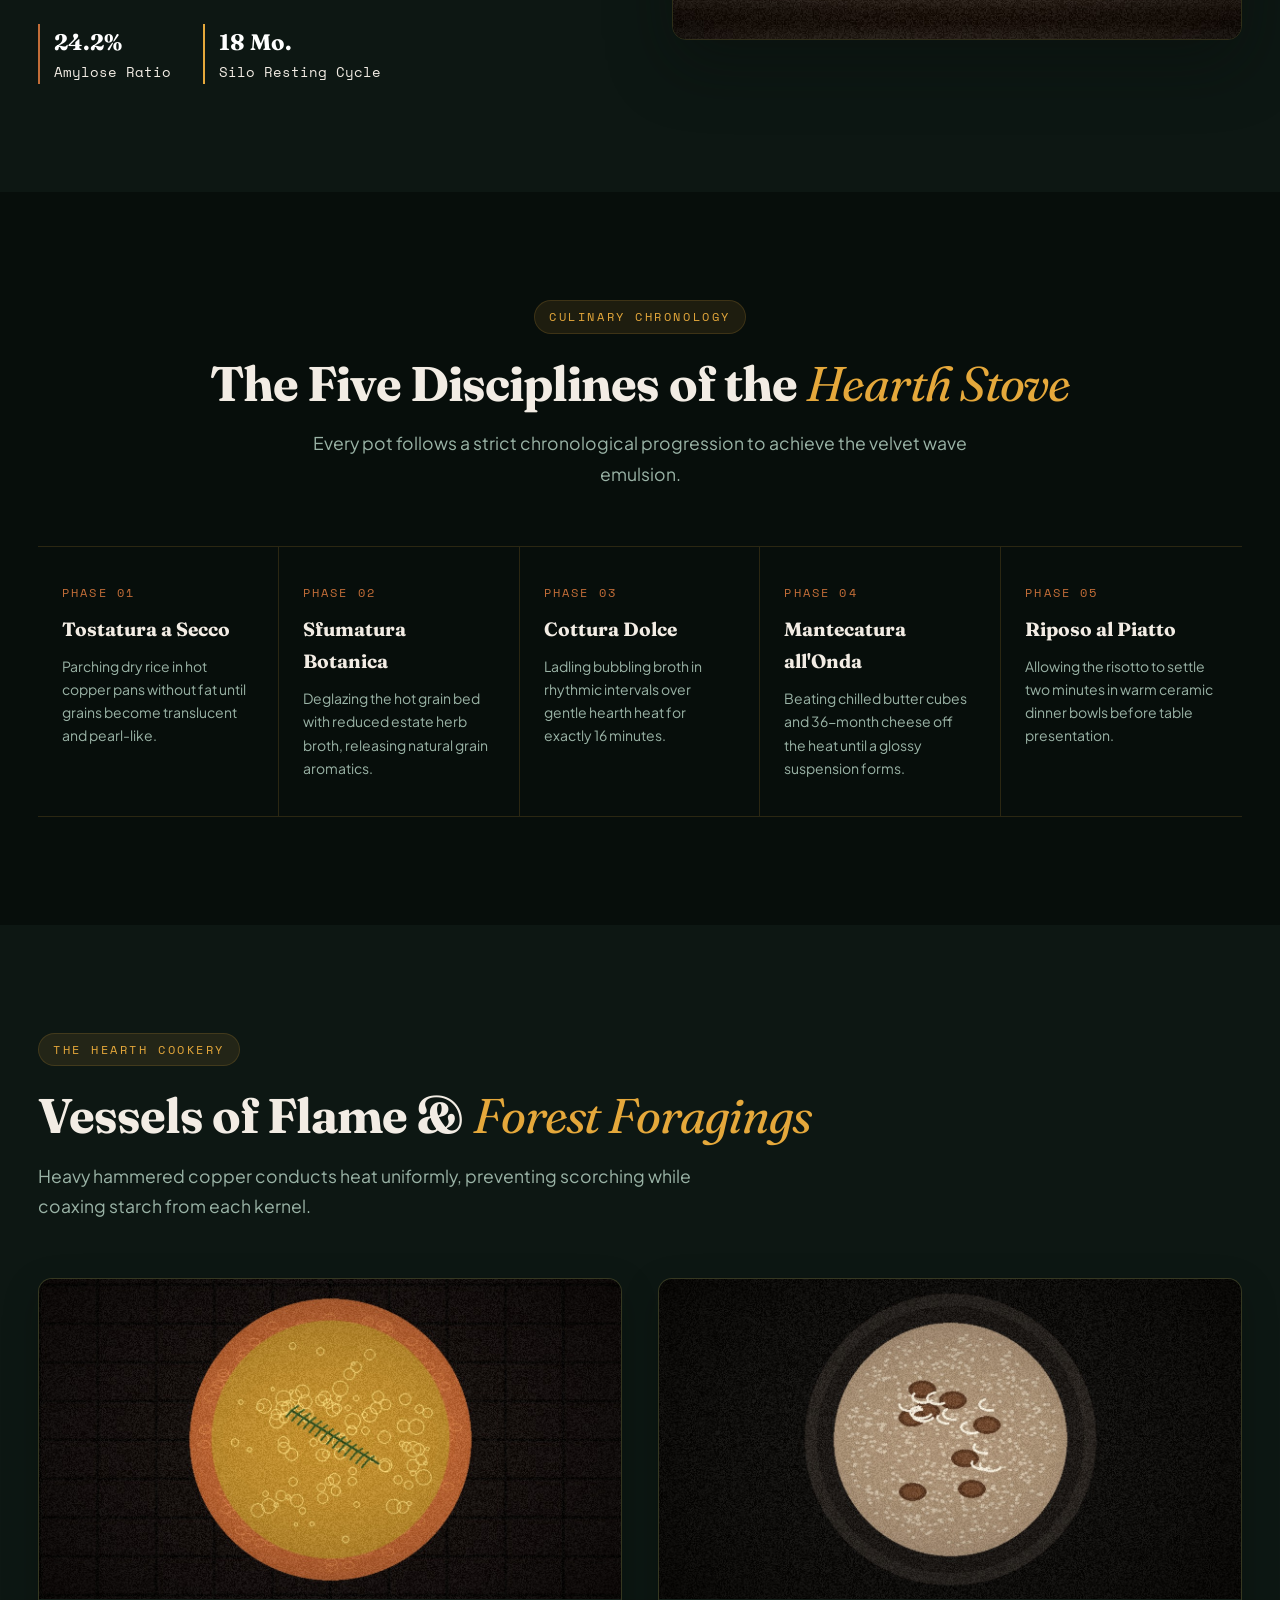
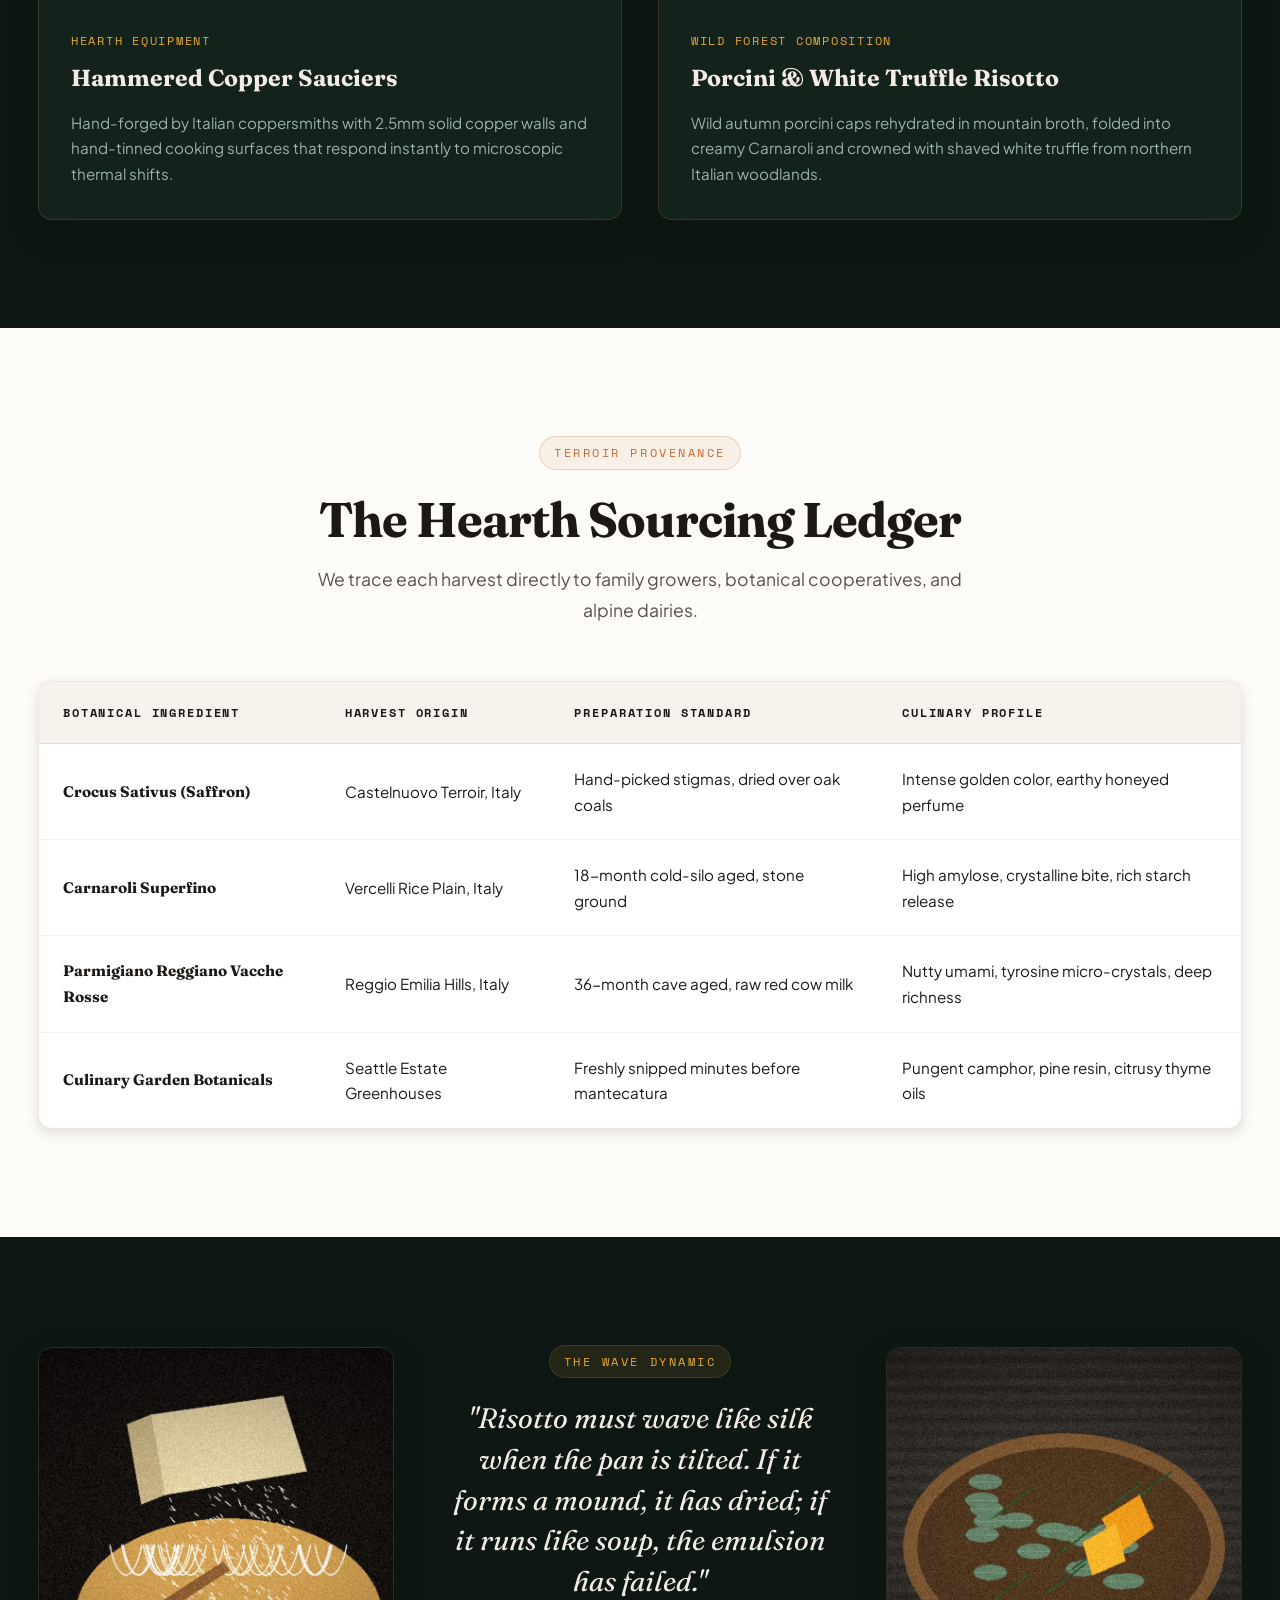
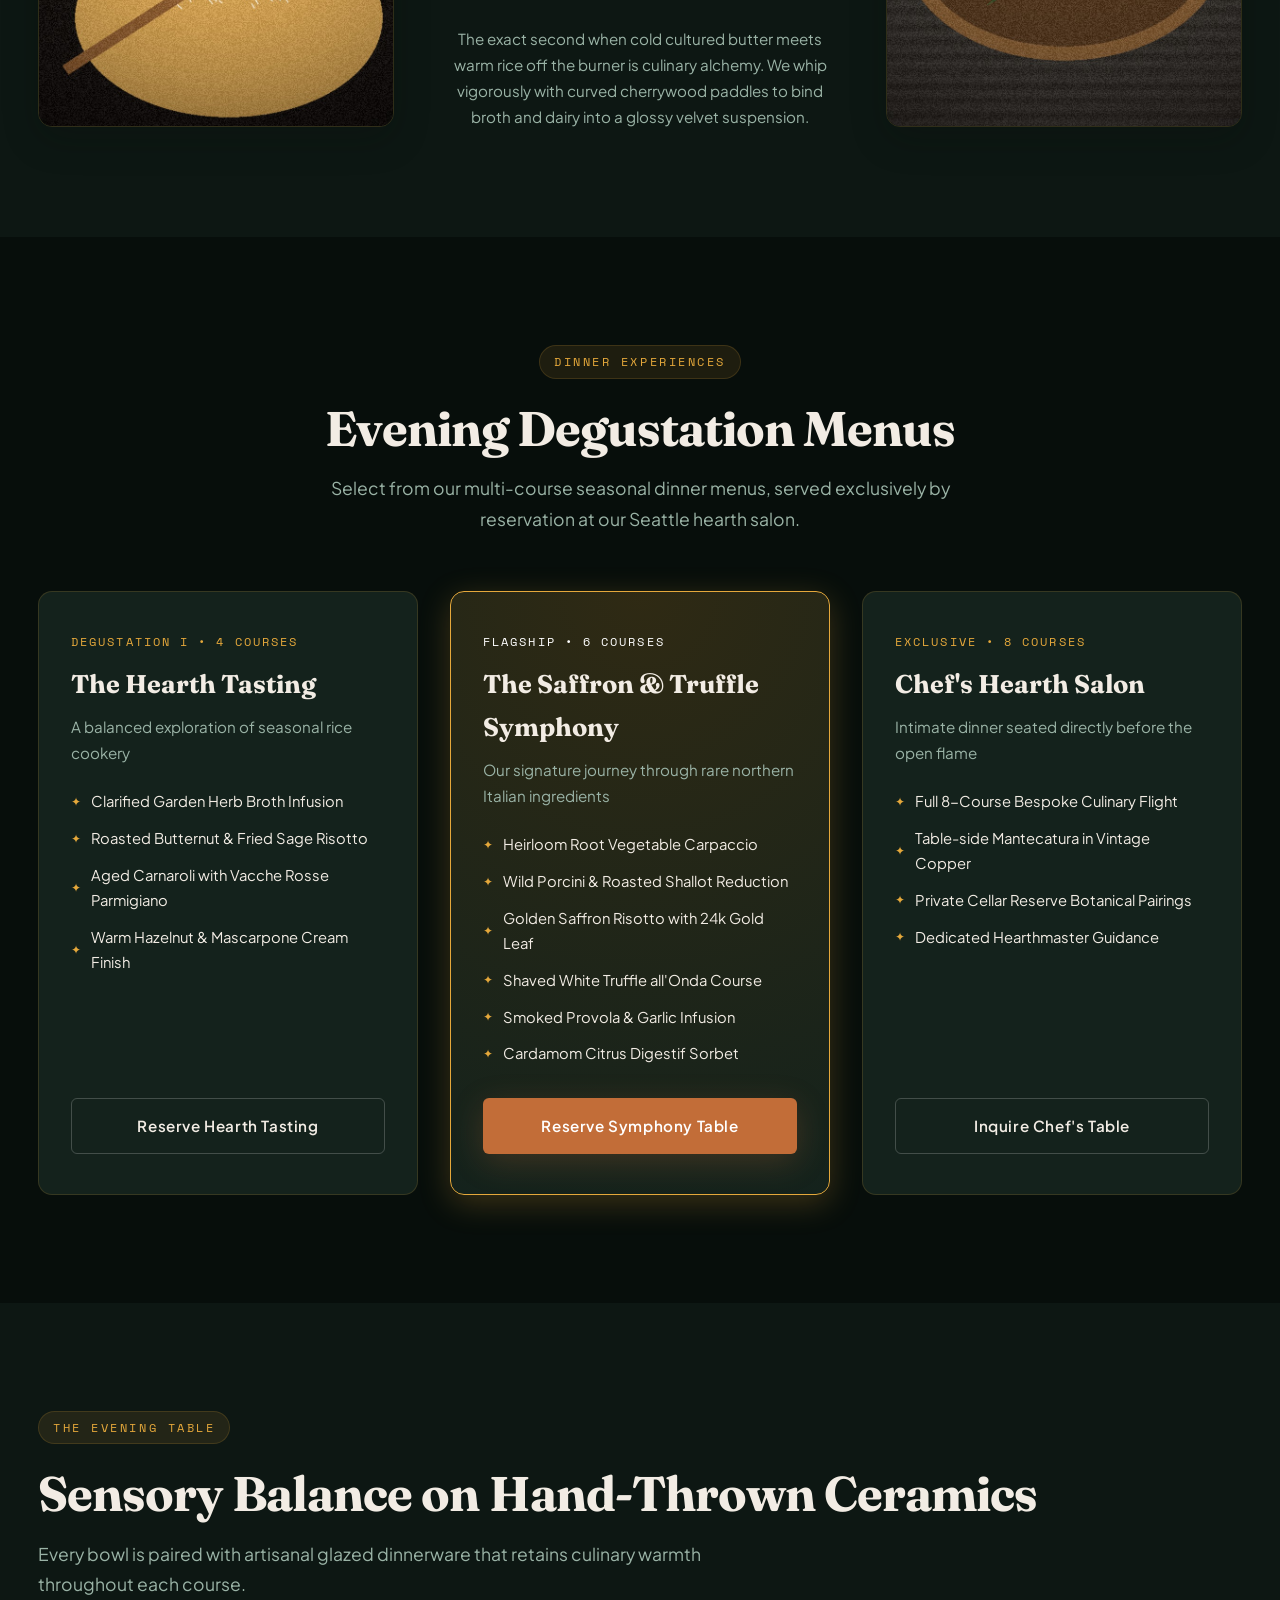
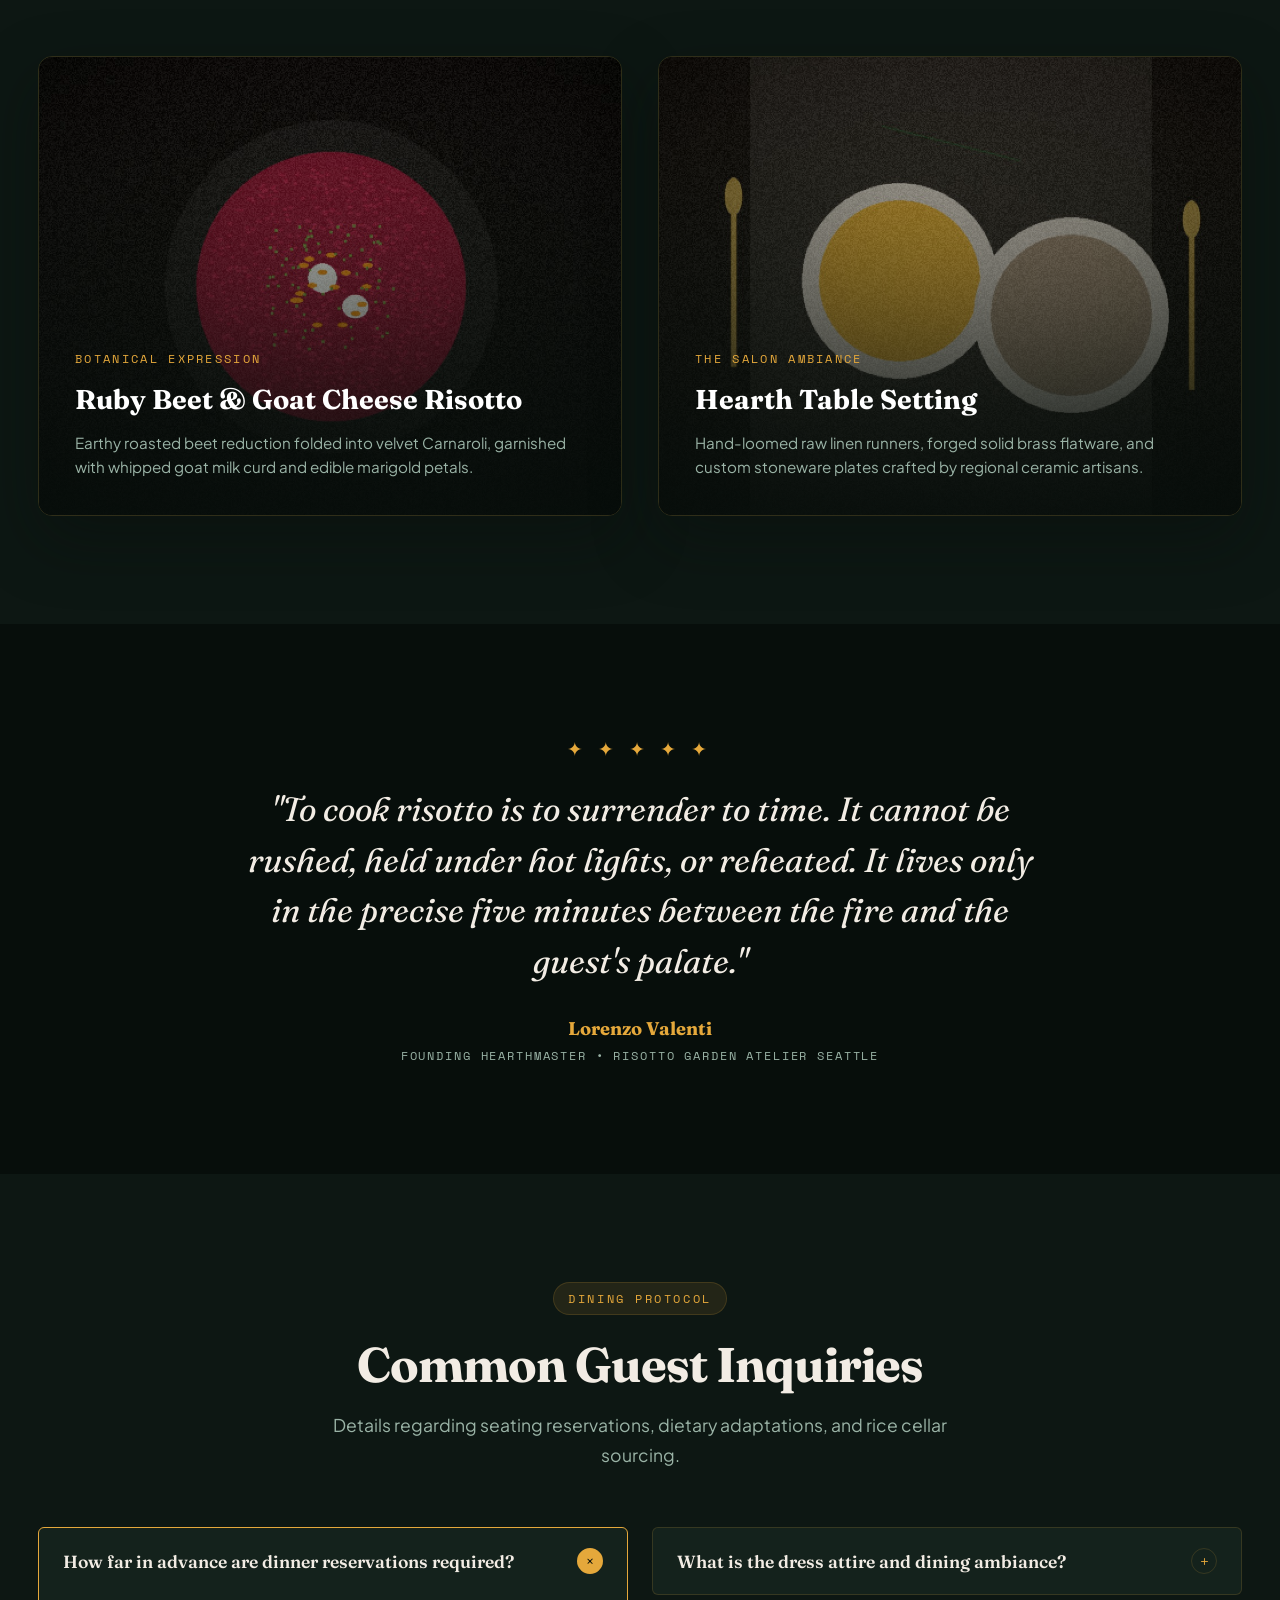
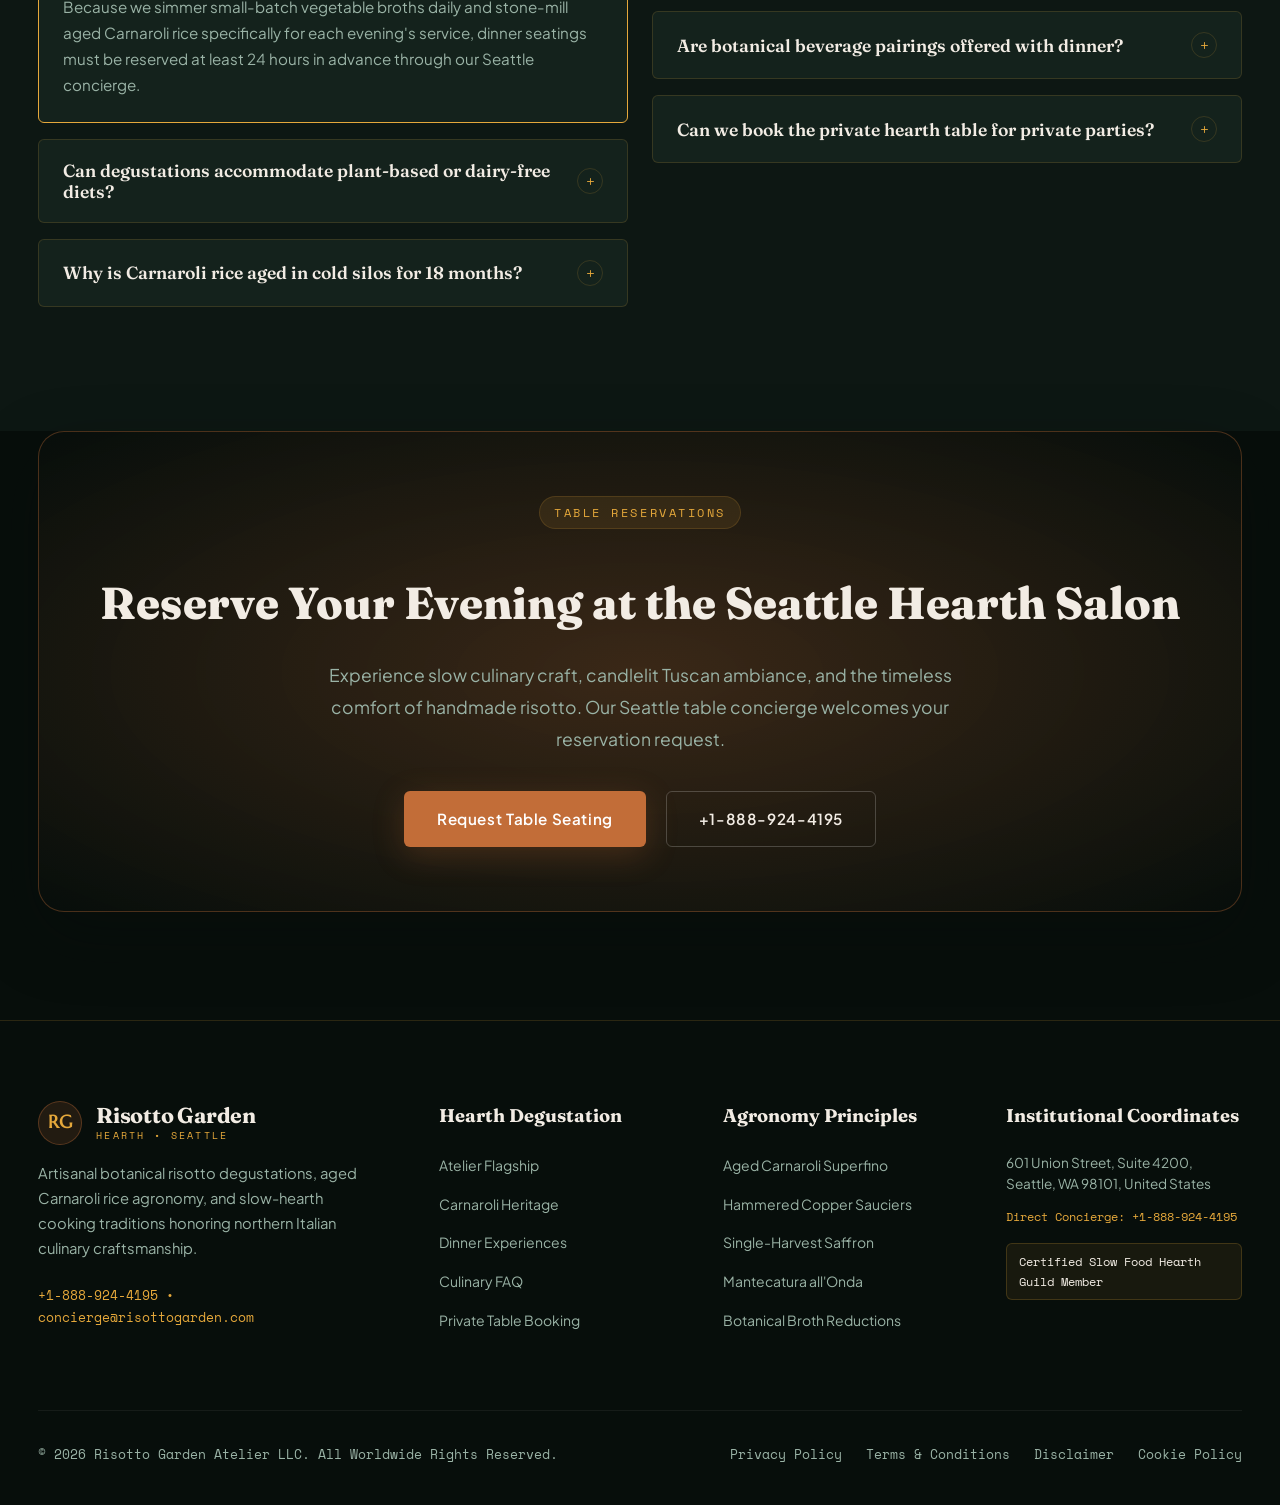
==== commit 8c13e25f: "Add files via upload" ====
--- a/index.html
+++ b/index.html
@@ -1,13 +1,625 @@
-<!doctype html><html lang="en"><head><meta charset="utf-8"><meta name="viewport" content="width=device-width, initial-scale=1"><title>A considered view of time | Tachymeterlily</title><meta name="description" content="Explore watch design, everyday proportions and the details that make a timepiece feel personal at Tachymeterlily."><link rel="canonical" href="https://tachymeterlily.hariomk7275.chatgpt.site/index.html"><meta property="og:title" content="A considered view of time | Tachymeterlily"><meta property="og:description" content="Explore watch design, everyday proportions and the details that make a timepiece feel personal at Tachymeterlily."><meta property="og:type" content="website"><meta property="og:url" content="https://tachymeterlily.hariomk7275.chatgpt.site/index.html"><meta name="theme-color" content="#15151a"><link rel="stylesheet" href="assets/css/style.css"><script type="application/ld+json">{"@context": "https://schema.org", "@type": "WebPage", "name": "A considered view of time | Tachymeterlily", "description": "Explore watch design, everyday proportions and the details that make a timepiece feel personal at Tachymeterlily.", "url": "https://tachymeterlily.hariomk7275.chatgpt.site/index.html"}</script><script defer src="assets/js/script.js"></script></head><body><a class="skip" href="#main">Skip to content</a><div class="top">A considered view of time · Watch design & discovery</div><header class="header"><div class="wrap nav"><a class="brand" href="index.html" aria-label="Tachymeterlily home">tachymeterlily<span aria-hidden="true">.</span></a><button class="menu" aria-expanded="false" aria-controls="navigation">Menu</button><nav class="nav-links" id="navigation" aria-label="Main navigation"><a href="products.html" >The collection</a><a href="about.html" >About Us</a><a href="faq.html" >Watch guide</a><a href="contact.html">Contact Us</a></nav><a class="nav-contact" href="contact.html">Make an enquiry ↗</a></div></header><main id="main"><section class="hero"><div class="hero-copy"><span class="eyebrow">Precision meets a softer sensibility</span><h1>Some things<br>deserve<br><em>your time.</em></h1><p>A closer look at watches with presence, purpose and a place in your everyday life.</p><a class="button light" href="products.html">Find your perspective<span aria-hidden="true">↗</span></a><div class="hero-foot"><span>01 / THE WATCH EDIT</span><span>DETAILS OVER DISTRACTION</span></div></div><img class="hero-img" src="assets/images/tachymeterlily-01-hero.webp" alt="Black Sternglas Marus dive watch on a dark textured surface" width="1500" height="1000" loading="eager"></section>
-<div class="wrap ribbon"><span>Considered proportions</span><span>Distinctive dials</span><span>Everyday rituals</span><span>Independent perspective</span></div>
-<section class="section"><div class="wrap intro"><span class="eyebrow">01 / A different kind of attention</span><div><h2>Not just the time.<br>The way you see it.</h2><p class="muted">A dial can be a study in restraint. A case can change how a watch feels before you ever read the hour. Tachymeterlily explores the meeting point between useful mechanics and personal taste.</p><a class="text-link" href="about.html">Meet our point of view ↗</a></div></div></section>
-<section class="section"><div class="wrap"><div class="section-head"><div><span class="eyebrow">02 / Three ways to wear time</span><h2>Find your rhythm.</h2></div><p class="muted">A style study, not a shopping list. Explore the qualities that draw you to a watch.</p></div><div class="cards"><article class="card" data-style="dress"><div class="card-img"><img src="assets/images/tachymeterlily-02-home-dress.webp" alt="Gold and silver Shinola dress watches displayed in a wooden watch box" width="1500" height="1001" loading="lazy"></div><div class="meta"><span>Dress perspective</span><span>01</span></div><h3>The quiet classic</h3><p>A restrained dial. An uncluttered silhouette. A style that leaves room for the rest of you.</p><a class="text-link" href="faq.html">Understand the details ↗</a></article><article class="card" data-style="everyday"><div class="card-img"><img src="assets/images/tachymeterlily-03-home-sport.webp" alt="Blue-dial TAG Heuer wristwatch on a stainless steel bracelet, worn on a wrist" width="1500" height="1000" loading="lazy"></div><div class="meta"><span>Everyday perspective</span><span>02</span></div><h3>The everyday companion</h3><p>Readable at a glance, comfortable through the day. Start with the way you actually spend your time.</p><a class="text-link" href="faq.html">Understand the details ↗</a></article><article class="card" data-style="chronograph"><div class="card-img"><img src="assets/images/tachymeterlily-04-home-everyday.webp" alt="Silver Seiko watch with a cream dial resting on knitted fabric" width="1000" height="1500" loading="lazy"></div><div class="meta"><span>Everyday perspective</span><span>03</span></div><h3>The daily ritual</h3><p>A clear dial and a familiar silhouette bring focus to the essentials. Let comfort lead the choice.</p><a class="text-link" href="faq.html">Understand the details ↗</a></article></div></div></section>
-<section class="section dark"><div class="wrap split"><div><span class="eyebrow">03 / Look a little closer</span><h2>The details<br>do the talking.</h2><p class="muted" style="margin-top:25px">Before a specification becomes a decision, consider what it means on your wrist.</p><figure class="editorial-image detail-picture"><img src="assets/images/tachymeterlily-09-details.webp" alt="Close-up of a Rolex Submariner with black dial and date magnifier" width="934" height="1400" loading="lazy"></figure></div><div class="specs"><div class="spec"><b>01</b><div><h3>Space on the dial</h3><p>Notice the balance between hands, markers and empty space. Legibility begins with contrast.</p></div></div><div class="spec"><b>02</b><div><h3>The curve of the case</h3><p>A shorter lug can make a broad case sit more comfortably. Side profiles deserve a second look.</p></div></div><div class="spec"><b>03</b><div><h3>The feel of the strap</h3><p>Texture, flexibility and clasp adjustment influence the experience long after the first impression.</p></div></div></div></div></section>
-<section class="section"><div class="wrap image-row"><figure class="editorial-image"><img src="assets/images/tachymeterlily-11-occasions.webp" alt="Vintage Oris watch with cream Arabic-numeral dial and brown leather strap against dark foliage" width="1400" height="935" loading="lazy"></figure><div><span class="eyebrow">04 / Choose by the day ahead</span><h2>Life sets the brief.</h2><div class="rows"><div class="row"><span>01</span><h3>A quieter occasion</h3><p>Explore a slim profile and a restrained dial that sit comfortably beneath a cuff.</p></div><div class="row"><span>02</span><h3>A full working day</h3><p>Prioritise easy reading and comfortable adjustment before a long list of complications.</p></div><div class="row"><span>03</span><h3>A change of pace</h3><p>Consider durable materials and check the manufacturer’s activity guidance for your exact model.</p></div></div></div></div></section>
-<section class="section lilac"><div class="wrap split"><div><span class="eyebrow">05 / Proportion before numbers</span><h2>A good fit<br>feels personal.</h2></div><div><p>Measure your wrist loosely in millimetres. Use this as a starting point for trying watches, not a rule for what you should wear.</p><form class="fit-form" id="fit-form"><div><label for="wrist">Wrist circumference (mm)</label><input id="wrist" type="number" min="100" max="260" value="165" required></div><button class="button" type="submit">Find a starting point</button></form><p class="result" id="fit-result" aria-live="polite">Lug length, case thickness and your own preference matter too.</p></div></div></section>
-<section class="section dark"><div class="wrap split"><div><span class="eyebrow">06 / Behind the name</span><h2>A measure<br>of movement.</h2><p class="muted" style="margin-top:25px">A tachymeter relates elapsed time to a rate over a known distance. Lily introduces the counterpoint: an appreciation for form that needs no calculation.</p></div><div><span class="eyebrow">One distance unit · Thirty seconds</span><div class="equation"><strong>3,600 ÷ 30 = 120</strong><p class="muted">An average rate of 120 distance units per hour. An illustrative calculation, not an instruction for operating any particular watch.</p></div></div></div></section>
-<section class="section"><div class="wrap"><span class="eyebrow">07 / A considered shortlist</span><h2>Four questions. A clearer choice.</h2><div class="steps"><article><span>01</span><h3>When will I wear it?</h3><p>Start with real routines and the clothes you reach for most.</p></article><article><span>02</span><h3>What can I read easily?</h3><p>Check hands and markers in different light, not just a studio photograph.</p></article><article><span>03</span><h3>How does it sit?</h3><p>Try it on, move your wrist and test the clasp adjustment.</p></article><article><span>04</span><h3>What care does it need?</h3><p>Read the model’s instructions and understand future service needs.</p></article></div></div></section>
-<section class="section"><div class="wrap quote"><span class="eyebrow">08 / Our philosophy</span><h2>The right watch is the one you keep reaching for.</h2><p class="muted" style="margin:30px auto 0">Not a claim about rarity or prestige. Just a useful question to return to when the choice becomes complicated.</p></div></section>
-<section class="section"><div class="wrap split"><div><span class="eyebrow">09 / Keep the ritual simple</span><h2>A little care.<br>A longer story.</h2><figure class="editorial-image care-photo"><img src="assets/images/tachymeterlily-10-care.webp" alt="White-dial watch with black textured leather strap on a brown leather cushion against distant mountains" width="1400" height="934" loading="lazy"></figure></div><div><h3>Follow the watch, not a general rule.</h3><p class="muted" style="margin-top:20px">Keep the model’s instructions. Clean only as recommended, protect leather from unnecessary moisture and seek qualified advice if timekeeping changes. Water-resistance and service needs vary by watch.</p><a class="text-link" href="faq.html">Read the watch guide ↗</a></div></div></section>
-<section class="section"><div class="wrap faq-layout"><div><span class="eyebrow">10 / Before you decide</span><h2>A few good<br>questions.</h2></div><div><details><summary>What does a tachymeter measure?</summary><p>A tachymeter scale converts elapsed time over a known distance into an average rate. For one unit of distance, the rate is 3,600 divided by elapsed seconds. Follow the instructions for the particular watch.</p></details><details><summary>How do I choose the right case size?</summary><p>Treat diameter as a starting point. Lug-to-lug length, thickness and strap shape also affect fit. A watch should sit securely without the lugs projecting beyond the top of your wrist.</p></details><details><summary>Are these watches available to purchase?</summary><p>This is an editorial demonstration, not a live store. Photographs illustrate watch styles; no inventory, prices, brand affiliation or checkout is offered.</p></details><a class="text-link" href="faq.html">All questions ↗</a></div></div></section>
-<section class="section lilac"><div class="wrap cta"><div><span class="eyebrow">11 / Your next perspective</span><h2>Make time for<br>a closer look.</h2></div><a class="button " href="products.html">Explore the watch edit<span aria-hidden="true">↗</span></a></div></section></main><footer class="footer"><div class="wrap"><div class="footer-grid"><div><a class="brand" href="index.html">tachymeterlily.</a><p>For the details you notice.<br>For the hours you make your own.</p></div><div><h3>Discover</h3><a href="products.html">Watch styles</a><a href="about.html">Our perspective</a><a href="faq.html">Watch guide</a><a href="contact.html">Contact</a></div><div><h3>Information</h3><a href="privacy-policy.html">Privacy policy</a><a href="terms-and-conditions.html">Terms & conditions</a><a href="disclaimer.html">Disclaimer</a><a href="cookie-policy.html">Cookie policy</a></div><div><h3>Demonstration contact</h3><p>Suite TL-28, 18 Lily Meridian, Example City, NY 00000, USA<br>+1 (212) 555-0147<br>hello@tachymeterlily.example</p><p>Fictional details. No visits, calls or deliveries.</p></div></div><div class="footer-bottom"><span>© 2026 Tachymeterlily. Editorial demonstration.</span><span>Time, thoughtfully considered.</span></div></div></footer><aside class="cookie" aria-label="Cookie preferences"><p>Allow optional analytics to help understand site visits? Your choice is saved in this browser. <a href="cookie-policy.html"><u>Cookie details</u></a></p><button data-consent="no">Reject analytics</button><button class="accept" data-consent="yes">Accept analytics</button></aside></body></html>+<!DOCTYPE html>
+<html lang="en">
+<head>
+  <meta charset="UTF-8">
+  <meta name="viewport" content="width=device-width, initial-scale=1.0">
+  <title>Risotto Garden | Artisanal Botanical Risotto &amp; Hearth Dinners</title>
+  <meta name="description" content="Discover Risotto Garden in Seattle. Masterclass slow-hearth botanical risotto dinners, aged Carnaroli Superfino grain, and authentic Tuscan mantecatura.">
+  <link rel="canonical" href="https://risottogarden.com/index.html">
+  <!-- Google tag (gtag.js) -->
+<script async src="https://www.googletagmanager.com/gtag/js?id=G-0LY0HY7L01"></script>
+<script>
+  window.dataLayer = window.dataLayer || [];
+  function gtag(){dataLayer.push(arguments);}
+  gtag('js', new Date());
+  gtag('config', 'G-0LY0HY7L01');
+</script>
+  <link rel="preconnect" href="https://fonts.googleapis.com">
+<link rel="preconnect" href="https://fonts.gstatic.com" crossorigin>
+<link href="https://fonts.googleapis.com/css2?family=Fraunces:ital,opsz,wght@0,9..144,400;0,9..144,600;0,9..144,700;1,9..144,400&family=Marcellus&family=Plus+Jakarta+Sans:wght@300;400;500;600;700&family=Space+Mono:wght@400;700&display=swap" rel="stylesheet">
+  <link rel="stylesheet" href="assets/css/style.css">
+  <script type="application/ld+json">
+  {
+    "@context": "https://schema.org",
+    "@type": "Restaurant",
+    "name": "Risotto Garden Hearth & Atelier",
+    "url": "https://risottogarden.com/",
+    "telephone": "+1-888-924-4195",
+    "address": {
+      "@type": "PostalAddress",
+      "streetAddress": "601 Union Street, Suite 4200",
+      "addressLocality": "Seattle",
+      "addressRegion": "WA",
+      "postalCode": "98101",
+      "addressCountry": "US"
+    },
+    "servesCuisine": "Northern Italian, Artisanal Risotto, Degustation Dinner",
+    "priceRange": "$$$$"
+  }
+  </script>
+</head>
+<body>
+  <!-- Site Header (Rule 11) -->
+  <header class="site-header">
+    <div class="rg-container">
+      <div class="rg-nav-container">
+        <a href="index.html" class="rg-brand">
+          <div class="rg-brand-crest">RG</div>
+          <div class="rg-brand-text">
+            Risotto Garden
+            <small>Hearth &bull; Seattle</small>
+          </div>
+        </a>
+        <nav class="rg-nav-menu">
+          <a href="index.html" class="rg-nav-link active">Hearth Atelier</a>
+          <a href="about.html" class="rg-nav-link ">Rice Agronomy</a>
+          <a href="services.html" class="rg-nav-link ">Degustation Dinners</a>
+          <a href="faq.html" class="rg-nav-link ">Culinary FAQ</a>
+          <a href="contact.html" class="rg-nav-link ">Salon Inquiries</a>
+        </nav>
+        <div style="display: flex; align-items: center; gap: 16px;">
+          <a href="contact.html" class="rg-nav-cta">Reserve Dinner</a>
+          <button class="rg-hamburger" id="rg-hamburger" aria-label="Toggle Navigation">
+            <span></span>
+            <span></span>
+            <span></span>
+          </button>
+        </div>
+      </div>
+    </div>
+  </header>
+
+  <!-- Mobile Drawer (Rule 11) -->
+  <div class="mobile-drawer-backdrop" id="mobile-drawer-backdrop"></div>
+  <div class="mobile-drawer" id="mobile-drawer">
+    <div class="mobile-drawer-header">
+      <div class="rg-brand">
+        <div class="rg-brand-crest">RG</div>
+        <div class="rg-brand-text">Risotto Garden</div>
+      </div>
+      <button class="mobile-drawer-close" id="mobile-drawer-close" aria-label="Close Drawer">&times;</button>
+    </div>
+    <div class="mobile-drawer-body">
+      <a href="index.html" class="mobile-nav-link">Hearth Atelier</a>
+      <a href="about.html" class="mobile-nav-link">Rice Agronomy &amp; Heritage</a>
+      <a href="services.html" class="mobile-nav-link">Degustation Dinners</a>
+      <a href="faq.html" class="mobile-nav-link">Culinary &amp; Sourcing FAQ</a>
+      <a href="contact.html" class="mobile-nav-link">Salon Inquiries &amp; Table</a>
+    </div>
+    <div class="mobile-drawer-footer">
+      <p style="margin-bottom: 8px; color: var(--rg-saffron); font-family: var(--rg-font-mono); font-size: 0.75rem;">SEATTLE CONCIERGE</p>
+      <p style="margin-bottom: 6px;">+1-888-924-4195</p>
+      <p><a href="mailto:concierge@risottogarden.com">concierge@risottogarden.com</a></p>
+    </div>
+  </div>
+
+  <main>
+    <!-- Section 1: Inset Floating Hearth Viewport with Gastronomic Ledger (Asset 1) -->
+    <section class="rg-hero rg-inset-hero">
+      <div class="rg-container">
+        <div class="rg-hero-grid">
+          <!-- Viewport: Asset 1 (Golden Saffron Risotto) -->
+          <div class="rg-hero-viewport">
+            <img src="assets/images/risottogarden_asset_1.jpg" alt="Signature Golden Saffron Risotto alla Milanese plated in glazed ceramic coupe with gold leaf and herbs" width="1200" height="800">
+            <div class="rg-recipe-seal">
+              <div class="rg-seal-icon">✦</div>
+              <div class="rg-seal-text">
+                <h4>Risotto allo Zafferano No. 01</h4>
+                <p>Aged Carnaroli &bull; Castelnuovo Saffron</p>
+              </div>
+            </div>
+          </div>
+
+          <!-- Gastronomic Ledger -->
+          <div class="rg-hero-ledger">
+            <span class="rg-tag">Tuscan Botanical Hearth &bull; Est. 2017</span>
+            <h1 class="rg-hero-title">The Art of the Slow Hearth <span>Risotto Degustation</span></h1>
+            <p class="rg-hero-desc">
+              Honoring centuries-old northern Italian rice agronomy and estate garden harvests. Every dinner is orchestrated around aged Carnaroli Superfino, slow-simmering herbal broths, and hand-beaten mantecatura.
+            </p>
+            <div class="rg-gastronomic-data">
+              <div class="rg-data-col">
+                <small>RICE VINTAGE</small>
+                <strong>18 Mo. Aged</strong>
+              </div>
+              <div class="rg-data-col">
+                <small>MANTECATURA</small>
+                <strong>68&deg;C Emulsion</strong>
+              </div>
+              <div class="rg-data-col">
+                <small>STARCH RELEASE</small>
+                <strong>High Amylose</strong>
+              </div>
+            </div>
+            <div class="rg-hero-actions">
+              <a href="contact.html" class="rg-btn rg-btn-terracotta">Reserve Evening Table</a>
+              <a href="services.html" class="rg-btn rg-btn-outline">Explore Dinners</a>
+            </div>
+          </div>
+        </div>
+      </div>
+    </section>
+
+    <!-- Section 2: Seasonal Degustation Menu Ribbon -->
+    <div class="rg-menu-ribbon">
+      <div class="rg-container">
+        <div class="rg-ribbon-grid">
+          <div class="rg-ribbon-item">
+            <div class="rg-ribbon-num">I</div>
+            <div class="rg-ribbon-content">
+              <h4>Antipasto di Terroir</h4>
+              <p>Clarified garden broth &amp; heritage root vegetables</p>
+            </div>
+          </div>
+          <div class="rg-ribbon-item">
+            <div class="rg-ribbon-num">II</div>
+            <div class="rg-ribbon-content">
+              <h4>Il Risotto all'Onda</h4>
+              <p>Carnaroli Superfino with seasonal botanical emulsion</p>
+            </div>
+          </div>
+          <div class="rg-ribbon-item">
+            <div class="rg-ribbon-num">III</div>
+            <div class="rg-ribbon-content">
+              <h4>Finale all'Erbette</h4>
+              <p>Infused estate herbal digestif &amp; toasted grains</p>
+            </div>
+          </div>
+        </div>
+      </div>
+    </div>
+
+    <!-- Section 3: The Agronomy of Carnaroli (Asset 2: Carnaroli Rice in Olivewood Scoop) -->
+    <section class="rg-section rg-section-dark">
+      <div class="rg-container">
+        <div class="rg-agronomy-split">
+          <div>
+            <span class="rg-tag">The King of Rices</span>
+            <h2 class="rg-section-title">Why Carnaroli Superfino Defines <span>Artisanal Risotto</span></h2>
+            <p style="color: var(--rg-text-light-muted); font-size: 1.05rem; line-height: 1.8; margin-bottom: 24px;">
+              Unlike short-grain varieties that break down under thermal stress, Carnaroli Superfino boasts an exceptionally high amylose content. Its elongated grain structure absorbs twice its volume in steaming savory broth while retaining a firm, toothsome crystalline core.
+            </p>
+            <p style="color: var(--rg-text-light-muted); font-size: 1rem; line-height: 1.8; margin-bottom: 32px;">
+              We source strictly from heritage paddy cooperatives along the Po River valley, where harvested grains rest in temperature-regulated silos for eighteen months to stabilize starch gelatinization before stone-milling.
+            </p>
+            <div style="display: flex; gap: 32px; font-family: var(--rg-font-mono); font-size: 0.85rem;">
+              <div style="border-left: 2px solid var(--rg-terracotta); padding-left: 14px;">
+                <strong style="font-size: 1.4rem; color: #fff; display: block; font-family: var(--rg-font-display);">24.2%</strong>
+                Amylose Ratio
+              </div>
+              <div style="border-left: 2px solid var(--rg-saffron); padding-left: 14px;">
+                <strong style="font-size: 1.4rem; color: #fff; display: block; font-family: var(--rg-font-display);">18 Mo.</strong>
+                Silo Resting Cycle
+              </div>
+            </div>
+          </div>
+          <div>
+            <div class="rg-agronomy-media">
+              <img src="assets/images/risottogarden_asset_2.jpg" alt="Aged Carnaroli Superfino rice grains in rustic carved olivewood grain scoop on slate board" width="1200" height="800">
+              <div class="rg-agronomy-badge">ESTATE HARVEST &bull; VINTAGE 2024</div>
+            </div>
+          </div>
+        </div>
+      </div>
+    </section>
+
+    <!-- Section 4: The 5-Step Mantecatura Sequence (Zero Box Cards) -->
+    <section class="rg-section rg-section-darker">
+      <div class="rg-container">
+        <div class="rg-section-header" style="text-align: center;">
+          <span class="rg-tag">Culinary Chronology</span>
+          <h2 class="rg-section-title">The Five Disciplines of the <span>Hearth Stove</span></h2>
+          <p class="rg-section-subtitle" style="margin: 0 auto;">Every pot follows a strict chronological progression to achieve the velvet wave emulsion.</p>
+        </div>
+        <div class="rg-mantecatura-flow">
+          <div class="rg-flow-step">
+            <div class="rg-step-num">PHASE 01</div>
+            <h3 class="rg-step-title">Tostatura a Secco</h3>
+            <p class="rg-step-desc">Parching dry rice in hot copper pans without fat until grains become translucent and pearl-like.</p>
+          </div>
+          <div class="rg-flow-step">
+            <div class="rg-step-num">PHASE 02</div>
+            <h3 class="rg-step-title">Sfumatura Botanica</h3>
+            <p class="rg-step-desc">Deglazing the hot grain bed with reduced estate herb broth, releasing natural grain aromatics.</p>
+          </div>
+          <div class="rg-flow-step">
+            <div class="rg-step-num">PHASE 03</div>
+            <h3 class="rg-step-title">Cottura Dolce</h3>
+            <p class="rg-step-desc">Ladling bubbling broth in rhythmic intervals over gentle hearth heat for exactly 16 minutes.</p>
+          </div>
+          <div class="rg-flow-step">
+            <div class="rg-step-num">PHASE 04</div>
+            <h3 class="rg-step-title">Mantecatura all'Onda</h3>
+            <p class="rg-step-desc">Beating chilled butter cubes and 36-month cheese off the heat until a glossy suspension forms.</p>
+          </div>
+          <div class="rg-flow-step">
+            <div class="rg-step-num">PHASE 05</div>
+            <h3 class="rg-step-title">Riposo al Piatto</h3>
+            <p class="rg-step-desc">Allowing the risotto to settle two minutes in warm ceramic dinner bowls before table presentation.</p>
+          </div>
+        </div>
+      </div>
+    </section>
+
+    <!-- Section 5: Hearth Simmering & Copper Guild Showcase (Assets 3 & 4) -->
+    <section class="rg-section rg-section-dark">
+      <div class="rg-container">
+        <div class="rg-section-header">
+          <span class="rg-tag">The Hearth Cookery</span>
+          <h2 class="rg-section-title">Vessels of Flame &amp; <span>Forest Foragings</span></h2>
+          <p class="rg-section-subtitle">Heavy hammered copper conducts heat uniformly, preventing scorching while coaxing starch from each kernel.</p>
+        </div>
+        <div class="rg-copper-diptych">
+          <!-- Card 1: Asset 3 (Hammered Copper Saucier Pan) -->
+          <div class="rg-diptych-card">
+            <div class="rg-diptych-media">
+              <img src="assets/images/risottogarden_asset_3.jpg" alt="Handcrafted heavy hammered copper saucier pan simmering rich golden vegetable broth on hearth" width="1200" height="800">
+            </div>
+            <div class="rg-diptych-body">
+              <div class="rg-diptych-tag">HEARTH EQUIPMENT</div>
+              <h3 class="rg-diptych-title">Hammered Copper Sauciers</h3>
+              <p class="rg-diptych-text">Hand-forged by Italian coppersmiths with 2.5mm solid copper walls and hand-tinned cooking surfaces that respond instantly to microscopic thermal shifts.</p>
+            </div>
+          </div>
+
+          <!-- Card 2: Asset 4 (Porcini Mushroom Risotto with Truffle) -->
+          <div class="rg-diptych-card">
+            <div class="rg-diptych-media">
+              <img src="assets/images/risottogarden_asset_4.jpg" alt="Wild forest foraged porcini mushroom risotto finished with white truffle shavings and parmigiano" width="1200" height="800">
+            </div>
+            <div class="rg-diptych-body">
+              <div class="rg-diptych-tag">WILD FOREST COMPOSITION</div>
+              <h3 class="rg-diptych-title">Porcini &amp; White Truffle Risotto</h3>
+              <p class="rg-diptych-text">Wild autumn porcini caps rehydrated in mountain broth, folded into creamy Carnaroli and crowned with shaved white truffle from northern Italian woodlands.</p>
+            </div>
+          </div>
+        </div>
+      </div>
+    </section>
+
+    <!-- Section 6: The Botanical Harvest Matrix -->
+    <section class="rg-section rg-section-light">
+      <div class="rg-container">
+        <div class="rg-section-header" style="text-align: center;">
+          <span class="rg-tag" style="background: rgba(194, 109, 56, 0.08); border-color: rgba(194, 109, 56, 0.25); color: var(--rg-terracotta);">Terroir Provenance</span>
+          <h2 class="rg-section-title" style="color: var(--rg-text-dark);">The Hearth Sourcing Ledger</h2>
+          <p class="rg-section-subtitle" style="margin: 0 auto; color: var(--rg-text-dark-muted);">We trace each harvest directly to family growers, botanical cooperatives, and alpine dairies.</p>
+        </div>
+        <div class="rg-harvest-matrix-wrap">
+          <table class="rg-harvest-table">
+            <thead>
+              <tr>
+                <th>Botanical Ingredient</th>
+                <th>Harvest Origin</th>
+                <th>Preparation Standard</th>
+                <th>Culinary Profile</th>
+              </tr>
+            </thead>
+            <tbody>
+              <tr>
+                <td class="rg-crop-name">Crocus Sativus (Saffron)</td>
+                <td>Castelnuovo Terroir, Italy</td>
+                <td>Hand-picked stigmas, dried over oak coals</td>
+                <td>Intense golden color, earthy honeyed perfume</td>
+              </tr>
+              <tr>
+                <td class="rg-crop-name">Carnaroli Superfino</td>
+                <td>Vercelli Rice Plain, Italy</td>
+                <td>18-month cold-silo aged, stone ground</td>
+                <td>High amylose, crystalline bite, rich starch release</td>
+              </tr>
+              <tr>
+                <td class="rg-crop-name">Parmigiano Reggiano Vacche Rosse</td>
+                <td>Reggio Emilia Hills, Italy</td>
+                <td>36-month cave aged, raw red cow milk</td>
+                <td>Nutty umami, tyrosine micro-crystals, deep richness</td>
+              </tr>
+              <tr>
+                <td class="rg-crop-name">Culinary Garden Botanicals</td>
+                <td>Seattle Estate Greenhouses</td>
+                <td>Freshly snipped minutes before mantecatura</td>
+                <td>Pungent camphor, pine resin, citrusy thyme oils</td>
+              </tr>
+            </tbody>
+          </table>
+        </div>
+      </div>
+    </section>
+
+    <!-- Section 7: Masterclass in Texture: Action Showcase (Assets 5 & 6) -->
+    <section class="rg-section rg-section-dark">
+      <div class="rg-container">
+        <div class="rg-action-triad">
+          <!-- Left Media: Asset 5 (Parmigiano Grating Action) -->
+          <div class="rg-triad-media">
+            <img src="assets/images/risottogarden_asset_5.jpg" alt="Chef grating 36-month Vacche Rosse Parmigiano Reggiano cheese over hot steaming risotto pan" width="1200" height="800">
+          </div>
+
+          <!-- Center Quote & Philosophy -->
+          <div class="rg-triad-center">
+            <span class="rg-tag">The Wave Dynamic</span>
+            <blockquote class="rg-triad-quote">
+              "Risotto must wave like silk when the pan is tilted. If it forms a mound, it has dried; if it runs like soup, the emulsion has failed."
+            </blockquote>
+            <p style="font-size: 0.95rem; color: var(--rg-text-light-muted); line-height: 1.7;">
+              The exact second when cold cultured butter meets warm rice off the burner is culinary alchemy. We whip vigorously with curved cherrywood paddles to bind broth and dairy into a glossy velvet suspension.
+            </p>
+          </div>
+
+          <!-- Right Media: Asset 6 (Garden Herb Harvest Basket) -->
+          <div class="rg-triad-media">
+            <img src="assets/images/risottogarden_asset_6.jpg" alt="Fresh organic culinary garden harvest basket with rosemary sage thyme and squash blossoms" width="1200" height="800">
+          </div>
+        </div>
+      </div>
+    </section>
+
+    <!-- Section 8: Evening Degustation Dining Vitrines -->
+    <section class="rg-section rg-section-darker">
+      <div class="rg-container">
+        <div class="rg-section-header" style="text-align: center;">
+          <span class="rg-tag">Dinner Experiences</span>
+          <h2 class="rg-section-title">Evening Degustation Menus</h2>
+          <p class="rg-section-subtitle" style="margin: 0 auto;">Select from our multi-course seasonal dinner menus, served exclusively by reservation at our Seattle hearth salon.</p>
+        </div>
+        <div class="rg-vitrine-grid">
+          <!-- Tasting 1 -->
+          <div class="rg-vitrine-card">
+            <div>
+              <div class="rg-vitrine-badge">DEGUSTATION I &bull; 4 COURSES</div>
+              <h3 class="rg-vitrine-title">The Hearth Tasting</h3>
+              <p class="rg-vitrine-courses">A balanced exploration of seasonal rice cookery</p>
+              <ul class="rg-vitrine-list">
+                <li>Clarified Garden Herb Broth Infusion</li>
+                <li>Roasted Butternut &amp; Fried Sage Risotto</li>
+                <li>Aged Carnaroli with Vacche Rosse Parmigiano</li>
+                <li>Warm Hazelnut &amp; Mascarpone Cream Finish</li>
+              </ul>
+            </div>
+            <a href="contact.html" class="rg-btn rg-btn-outline" style="width: 100%; text-align: center;">Reserve Hearth Tasting</a>
+          </div>
+
+          <!-- Tasting 2 (Featured) -->
+          <div class="rg-vitrine-card featured">
+            <div>
+              <div class="rg-vitrine-badge" style="color: #ffffff;">FLAGSHIP &bull; 6 COURSES</div>
+              <h3 class="rg-vitrine-title">The Saffron &amp; Truffle Symphony</h3>
+              <p class="rg-vitrine-courses">Our signature journey through rare northern Italian ingredients</p>
+              <ul class="rg-vitrine-list">
+                <li>Heirloom Root Vegetable Carpaccio</li>
+                <li>Wild Porcini &amp; Roasted Shallot Reduction</li>
+                <li>Golden Saffron Risotto with 24k Gold Leaf</li>
+                <li>Shaved White Truffle all'Onda Course</li>
+                <li>Smoked Provola &amp; Garlic Infusion</li>
+                <li>Cardamom Citrus Digestif Sorbet</li>
+              </ul>
+            </div>
+            <a href="contact.html" class="rg-btn rg-btn-terracotta" style="width: 100%; text-align: center;">Reserve Symphony Table</a>
+          </div>
+
+          <!-- Tasting 3 -->
+          <div class="rg-vitrine-card">
+            <div>
+              <div class="rg-vitrine-badge">EXCLUSIVE &bull; 8 COURSES</div>
+              <h3 class="rg-vitrine-title">Chef's Hearth Salon</h3>
+              <p class="rg-vitrine-courses">Intimate dinner seated directly before the open flame</p>
+              <ul class="rg-vitrine-list">
+                <li>Full 8-Course Bespoke Culinary Flight</li>
+                <li>Table-side Mantecatura in Vintage Copper</li>
+                <li>Private Cellar Reserve Botanical Pairings</li>
+                <li>Dedicated Hearthmaster Guidance</li>
+              </ul>
+            </div>
+            <a href="contact.html" class="rg-btn rg-btn-outline" style="width: 100%; text-align: center;">Inquire Chef's Table</a>
+          </div>
+        </div>
+      </div>
+    </section>
+
+    <!-- Section 9: Plated Masterwork Showcase (Assets 7 & 8) -->
+    <section class="rg-section rg-section-dark">
+      <div class="rg-container">
+        <div class="rg-section-header">
+          <span class="rg-tag">The Evening Table</span>
+          <h2 class="rg-section-title">Sensory Balance on Hand-Thrown Ceramics</h2>
+          <p class="rg-section-subtitle">Every bowl is paired with artisanal glazed dinnerware that retains culinary warmth throughout each course.</p>
+        </div>
+        <div class="rg-plated-duo">
+          <!-- Card 1: Asset 7 (Ruby Beet Risotto) -->
+          <div class="rg-plated-card">
+            <img src="assets/images/risottogarden_asset_7.jpg" alt="Vibrant ruby beet and whipped goat cheese cream risotto with edible marigold petals" width="1200" height="800">
+            <div class="rg-plated-overlay">
+              <div class="rg-plated-tag">BOTANICAL EXPRESSION</div>
+              <h3 class="rg-plated-title">Ruby Beet &amp; Goat Cheese Risotto</h3>
+              <p class="rg-plated-desc">Earthy roasted beet reduction folded into velvet Carnaroli, garnished with whipped goat milk curd and edible marigold petals.</p>
+            </div>
+          </div>
+
+          <!-- Card 2: Asset 8 (Hearth Dining Table Flatlay) -->
+          <div class="rg-plated-card">
+            <img src="assets/images/risottogarden_asset_8.jpg" alt="Hearth dining table flatlay arrangement with artisan ceramic dinner bowls dark linen brass spoons" width="1200" height="800">
+            <div class="rg-plated-overlay">
+              <div class="rg-plated-tag">THE SALON AMBIANCE</div>
+              <h3 class="rg-plated-title">Hearth Table Setting</h3>
+              <p class="rg-plated-desc">Hand-loomed raw linen runners, forged solid brass flatware, and custom stoneware plates crafted by regional ceramic artisans.</p>
+            </div>
+          </div>
+        </div>
+      </div>
+    </section>
+
+    <!-- Section 10: Hearthmaster Voice -->
+    <section class="rg-section rg-section-darker">
+      <div class="rg-container">
+        <div class="rg-hearthmaster-spotlight">
+          <div style="color: var(--rg-saffron); font-size: 1.2rem; letter-spacing: 6px; margin-bottom: 20px;">✦ ✦ ✦ ✦ ✦</div>
+          <blockquote class="rg-spotlight-quote">
+            "To cook risotto is to surrender to time. It cannot be rushed, held under hot lights, or reheated. It lives only in the precise five minutes between the fire and the guest's palate."
+          </blockquote>
+          <div class="rg-spotlight-author">Lorenzo Valenti</div>
+          <div class="rg-spotlight-title">Founding Hearthmaster &bull; Risotto Garden Atelier Seattle</div>
+        </div>
+      </div>
+    </section>
+
+    <!-- Section 11: Dinner Guest & Sourcing FAQ -->
+    <section class="rg-section rg-section-dark">
+      <div class="rg-container">
+        <div class="rg-section-header" style="text-align: center;">
+          <span class="rg-tag">Dining Protocol</span>
+          <h2 class="rg-section-title">Common Guest Inquiries</h2>
+          <p class="rg-section-subtitle" style="margin: 0 auto;">Details regarding seating reservations, dietary adaptations, and rice cellar sourcing.</p>
+        </div>
+        <div class="rg-faq-dual-grid">
+          <div>
+            <div class="rg-accordion-item active">
+              <button class="rg-accordion-header">
+                <span>How far in advance are dinner reservations required?</span>
+                <span class="rg-accordion-icon">+</span>
+              </button>
+              <div class="rg-accordion-body">
+                <p>Because we simmer small-batch vegetable broths daily and stone-mill aged Carnaroli rice specifically for each evening's service, dinner seatings must be reserved at least 24 hours in advance through our Seattle concierge.</p>
+              </div>
+            </div>
+
+            <div class="rg-accordion-item">
+              <button class="rg-accordion-header">
+                <span>Can degustations accommodate plant-based or dairy-free diets?</span>
+                <span class="rg-accordion-icon">+</span>
+              </button>
+              <div class="rg-accordion-body">
+                <p>Yes. With advance notice during booking, our kitchen team executes an exquisite dairy-free mantecatura utilizing cold-pressed Sicilian olive oils and botanical emulsions that preserve the signature velvet wave texture.</p>
+              </div>
+            </div>
+
+            <div class="rg-accordion-item">
+              <button class="rg-accordion-header">
+                <span>Why is Carnaroli rice aged in cold silos for 18 months?</span>
+                <span class="rg-accordion-icon">+</span>
+              </button>
+              <div class="rg-accordion-body">
+                <p>Cold silo aging stabilizes the natural amylose starches and proteins inside the grain. This enzymatic resting ensures the rice kernels remain intact during vigorous cooking without shedding chalky starch prematurely.</p>
+              </div>
+            </div>
+          </div>
+
+          <div>
+            <div class="rg-accordion-item">
+              <button class="rg-accordion-header">
+                <span>What is the dress attire and dining ambiance?</span>
+                <span class="rg-accordion-icon">+</span>
+              </button>
+              <div class="rg-accordion-body">
+                <p>Our hearth dining room provides an intimate, warm candlelit salon experience. We recommend smart casual or elegant evening attire. Seating is deliberately spaced to afford privacy and conversational comfort.</p>
+              </div>
+            </div>
+
+            <div class="rg-accordion-item">
+              <button class="rg-accordion-header">
+                <span>Are botanical beverage pairings offered with dinner?</span>
+                <span class="rg-accordion-icon">+</span>
+              </button>
+              <div class="rg-accordion-body">
+                <p>Our sommelier crafts thoughtful non-alcoholic botanical flights, featuring sparkling herb infusions, cold-extracted teas, and fermented fruit must reductions specifically calibrated to each risotto course.</p>
+              </div>
+            </div>
+
+            <div class="rg-accordion-item">
+              <button class="rg-accordion-header">
+                <span>Can we book the private hearth table for private parties?</span>
+                <span class="rg-accordion-icon">+</span>
+              </button>
+              <div class="rg-accordion-body">
+                <p>We accommodate intimate private parties of 6 to 14 guests at our central hearth table. Custom menus and private culinary demonstrations by Chef Lorenzo can be curated through our direct telephone concierge.</p>
+              </div>
+            </div>
+          </div>
+        </div>
+      </div>
+    </section>
+
+    <!-- Section 12: Private Dinner Salon Reservation Strip -->
+    <section class="rg-section rg-section-darker" style="padding-top: 0;">
+      <div class="rg-container">
+        <div class="rg-reservation-strip">
+          <span class="rg-tag">Table Reservations</span>
+          <h2 style="font-family: var(--rg-font-display); font-size: clamp(2rem, 3.5vw, 2.8rem); font-weight: 800; margin: 16px 0 20px 0;">
+            Reserve Your Evening at the Seattle Hearth Salon
+          </h2>
+          <p style="color: var(--rg-text-light-muted); font-size: 1.1rem; max-width: 680px; margin: 0 auto 36px auto; line-height: 1.8;">
+            Experience slow culinary craft, candlelit Tuscan ambiance, and the timeless comfort of handmade risotto. Our Seattle table concierge welcomes your reservation request.
+          </p>
+          <div style="display: flex; gap: 20px; justify-content: center; flex-wrap: wrap;">
+            <a href="contact.html" class="rg-btn rg-btn-terracotta">Request Table Seating</a>
+            <a href="tel:+18889244195" class="rg-btn rg-btn-outline">+1-888-924-4195</a>
+          </div>
+        </div>
+      </div>
+    </section>
+  </main>
+
+  <!-- Semantic Site Footer -->
+  <footer class="rg-footer">
+    <div class="rg-container">
+      <div class="rg-footer-grid">
+        <div class="rg-footer-brand">
+          <div class="rg-brand">
+            <div class="rg-brand-crest">RG</div>
+            <div class="rg-brand-text">
+              Risotto Garden
+              <small>Hearth &bull; Seattle</small>
+            </div>
+          </div>
+          <p>Artisanal botanical risotto degustations, aged Carnaroli rice agronomy, and slow-hearth cooking traditions honoring northern Italian culinary craftsmanship.</p>
+          <div style="font-family: var(--rg-font-mono); font-size: 0.8rem; color: var(--rg-saffron);">
+            +1-888-924-4195 &bull; concierge@risottogarden.com
+          </div>
+        </div>
+        <div class="rg-footer-col">
+          <h4>Hearth Degustation</h4>
+          <ul class="rg-footer-links">
+            <li><a href="index.html">Atelier Flagship</a></li>
+            <li><a href="about.html">Carnaroli Heritage</a></li>
+            <li><a href="services.html">Dinner Experiences</a></li>
+            <li><a href="faq.html">Culinary FAQ</a></li>
+            <li><a href="contact.html">Private Table Booking</a></li>
+          </ul>
+        </div>
+        <div class="rg-footer-col">
+          <h4>Agronomy Principles</h4>
+          <ul class="rg-footer-links">
+            <li><a href="about.html">Aged Carnaroli Superfino</a></li>
+            <li><a href="about.html">Hammered Copper Sauciers</a></li>
+            <li><a href="about.html">Single-Harvest Saffron</a></li>
+            <li><a href="about.html">Mantecatura all'Onda</a></li>
+            <li><a href="about.html">Botanical Broth Reductions</a></li>
+          </ul>
+        </div>
+        <div class="rg-footer-col">
+          <h4>Institutional Coordinates</h4>
+          <p style="font-size: 0.85rem; line-height: 1.6; margin-bottom: 12px; color: var(--rg-text-light-muted);">
+            601 Union Street, Suite 4200, Seattle, WA 98101, United States
+          </p>
+          <p style="font-family: var(--rg-font-mono); font-size: 0.75rem; color: var(--rg-saffron); margin-bottom: 16px;">
+            Direct Concierge: +1-888-924-4195
+          </p>
+          <div style="padding: 8px 12px; background: rgba(229,168,59,0.08); border: 1px solid rgba(229,168,59,0.2); border-radius: 6px; font-size: 0.725rem; font-family: var(--rg-font-mono); color: var(--rg-text-light);">
+            Certified Slow Food Hearth Guild Member
+          </div>
+        </div>
+      </div>
+      <div class="rg-footer-bottom">
+        <div>&copy; 2026 Risotto Garden Atelier LLC. All Worldwide Rights Reserved.</div>
+        <div class="rg-footer-legal-links">
+          <a href="privacy-policy.html">Privacy Policy</a>
+          <a href="terms-and-conditions.html">Terms &amp; Conditions</a>
+          <a href="disclaimer.html">Disclaimer</a>
+          <a href="cookie-policy.html">Cookie Policy</a>
+        </div>
+      </div>
+    </div>
+  </footer>
+  <script src="assets/js/script.js"></script>
+  <script src="assets/js/main.js"></script>
+</body>
+</html>
--- a/assets/css/style.css
+++ b/assets/css/style.css
@@ -1,24 +1,1476 @@
-@import url('https://fonts.googleapis.com/css2?family=DM+Sans:wght@400;500;600&family=Italiana&display=swap');
-:root{--ink:#15151a;--paper:#f7f7f5;--muted:#67666e;--line:#d8d8da;--accent:#d7c5ed;--serif:'Italiana',Georgia,serif;--sans:'DM Sans',Arial,sans-serif}*{box-sizing:border-box}html{scroll-behavior:smooth}body{margin:0;background:var(--paper);color:var(--ink);font:16px/1.7 var(--sans)}a{color:inherit;text-decoration:none}button,input,select,textarea{font:inherit}button,a{ -webkit-tap-highlight-color:transparent}button{cursor:pointer}img{display:block;width:100%;object-fit:cover}h1,h2,h3,p{margin:0}h1,h2,h3{font-weight:400;line-height:1.05}h1,h2{font-family:var(--serif)}h1{font-size:clamp(3.5rem,7.7vw,8rem);letter-spacing:-.04em}h2{font-size:clamp(2.6rem,5vw,5.5rem);letter-spacing:-.03em}h3{font-size:1.5rem;line-height:1.25}p{max-width:65ch}p+p{margin-top:1rem}.wrap{width:min(1380px,90%);margin:auto}.eyebrow{font-size:.78rem;letter-spacing:.16em;text-transform:uppercase;display:block;margin-bottom:1.4rem}.muted{color:var(--muted)}.top{background:var(--ink);color:#e3e0e6;text-align:center;padding:8px 16px;font-size:.75rem;letter-spacing:.08em}.header{border-bottom:1px solid var(--line);position:relative;z-index:10;background:var(--paper)}.nav{height:94px;display:flex;align-items:center;justify-content:space-between;gap:25px}.brand{font-family:var(--serif);font-size:1.85rem;letter-spacing:-.035em}.nav-links{display:flex;gap:30px;align-items:center;font-size:.9rem}.nav-links a[aria-current=page]{border-bottom:1px solid}.nav a:hover{color:#7c588d}.nav-contact{border:1px solid var(--ink);padding:11px 22px}.menu{display:none;border:1px solid;background:none;padding:9px 14px}.hero{background:#15151a;color:white;position:relative;min-height:700px;display:grid;grid-template-columns:1.05fr 1fr;overflow:hidden}.hero-copy{padding:90px 0 75px max(5vw,calc((100vw - 1380px)/2));position:relative;z-index:1}.hero h1 em{font-style:normal;color:var(--accent)}.hero p{color:#c0bec7;max-width:390px;margin:28px 0 36px}.hero-img{height:100%;min-height:700px;filter:brightness(.75)}.hero-foot{margin-top:70px;display:flex;gap:35px;font-size:.75rem;letter-spacing:.1em}.button{display:inline-flex;align-items:center;justify-content:space-between;gap:40px;padding:16px 24px;background:var(--ink);color:white;border:1px solid var(--ink);font-size:.88rem;transition:background .2s,transform .2s}.button:hover{background:#53405f;transform:translateY(-2px)}.button.light{background:var(--accent);color:var(--ink);border-color:var(--accent)}.text-link{display:inline-block;border-bottom:1px solid;padding:5px 0;margin-top:24px}.ribbon{display:flex;justify-content:space-between;gap:20px;padding:23px 0;border-bottom:1px solid var(--line);font-size:.78rem;letter-spacing:.11em;text-transform:uppercase}.section{padding:100px 0;border-bottom:1px solid var(--line)}.section-head{display:flex;justify-content:space-between;align-items:end;gap:35px;margin-bottom:45px}.section-head p{max-width:370px}.intro{display:grid;grid-template-columns:1fr 2fr;gap:80px}.intro h2{max-width:900px;font-size:clamp(2.6rem,4.4vw,4.7rem)}.intro p{margin-top:28px}.cards{display:grid;grid-template-columns:repeat(3,1fr);gap:28px}.card-img{height:400px;overflow:hidden;background:#dfdfe2}.card-img img{height:100%;transition:transform .7s}.card:hover img{transform:scale(1.035)}.card:nth-child(2){margin-top:65px}.card .meta{display:flex;justify-content:space-between;margin-top:20px;color:var(--muted);font-size:.76rem;text-transform:uppercase;letter-spacing:.08em}.card h3{margin-top:10px;font-family:var(--serif);font-size:2rem}.card p{font-size:.92rem;margin-top:12px;color:var(--muted)}.dark{background:var(--ink);color:var(--paper)}.dark .muted{color:#b8b6c1}.split{display:grid;grid-template-columns:1fr 1fr;gap:9vw;align-items:center}.specs{margin-top:35px}.spec{display:grid;grid-template-columns:65px 1fr;gap:15px;padding:23px 0;border-top:1px solid #55535c}.spec b{font-weight:400;color:var(--accent)}.spec p{font-size:.93rem;color:#b8b6c1;margin-top:8px}.large-number{font-family:var(--serif);font-size:clamp(5rem,12vw,12rem);line-height:1}.equation{background:#24232b;padding:40px;margin-top:35px;border-left:2px solid var(--accent)}.equation strong{font-family:var(--serif);font-size:3.4rem;font-weight:400}.rows{margin-top:35px}.row{display:grid;grid-template-columns:70px 1fr 1.2fr;gap:25px;padding:30px 0;border-top:1px solid var(--line)}.row p{color:var(--muted)}.lilac{background:var(--accent)}.fit-form{display:flex;gap:15px;margin-top:28px;flex-wrap:wrap}label{display:block;font-size:.9rem}input,select,textarea{width:100%;border:1px solid #929096;background:transparent;padding:12px;color:var(--ink);border-radius:0}textarea{min-height:140px}.fit-form input{max-width:170px}.result{padding-top:20px;min-height:60px}.steps{display:grid;grid-template-columns:repeat(4,1fr);gap:35px;margin-top:45px}.steps article{border-top:1px solid var(--ink);padding-top:20px}.steps h3{margin:30px 0 14px}.steps p{color:var(--muted);font-size:.94rem}.quote{max-width:1000px;margin:auto;text-align:center}.quote h2{font-size:clamp(3rem,6vw,6.3rem)}details{border-top:1px solid var(--line);padding:22px 0}details:last-child{border-bottom:1px solid var(--line)}summary{cursor:pointer;list-style:none;display:flex;justify-content:space-between;gap:25px;font-size:1.1rem}summary::after{content:'+'}details[open] summary::after{content:'−'}details p{margin-top:20px;color:var(--muted)}.faq-layout{display:grid;grid-template-columns:1fr 1.4fr;gap:8vw}.cta{display:flex;justify-content:space-between;align-items:center;gap:35px}.footer{background:#111116;color:#f7f7f5;padding:65px 0 25px}.footer-grid{display:grid;grid-template-columns:2fr 1fr 1fr 1.5fr;gap:40px}.footer p{color:#aaa7b3;font-size:.85rem;margin-top:20px}.footer h3{font-size:.8rem;letter-spacing:.1em;margin-bottom:24px;text-transform:uppercase}.footer a{display:block;margin-bottom:9px;font-size:.87rem}.footer .brand{font-size:2rem}.footer-bottom{margin-top:65px;padding-top:22px;border-top:1px solid #39373f;display:flex;justify-content:space-between;gap:25px;font-size:.75rem;color:#aaa7b3}.page-head{padding:80px 0 60px}.page-head p{margin-top:25px;color:var(--muted)}.page-head h1{font-size:clamp(3.7rem,7vw,7rem)}.prose{max-width:850px;padding-bottom:90px}.prose h2{font-family:var(--sans);font-size:1.5rem;margin:35px 0 15px;letter-spacing:0}.prose ul{padding-left:23px}.about-image{height:570px}.contact-grid{display:grid;grid-template-columns:1fr 1.1fr;gap:8vw}.contact-grid form{display:grid;gap:18px}.note{font-size:.83rem;color:var(--muted);padding:18px 0}.filters{display:flex;gap:10px;margin-bottom:35px;flex-wrap:wrap}.filters button{padding:10px 25px;border:1px solid var(--ink);background:none}.filters button.active{background:var(--ink);color:white}.catalog .card:nth-child(2){margin-top:0}.card[hidden]{display:none}.cookie{position:fixed;bottom:20px;left:20px;z-index:30;background:white;border:1px solid var(--line);box-shadow:0 8px 35px #0002;padding:22px;width:min(420px,calc(100% - 40px))}.cookie p{font-size:.84rem;margin-bottom:16px}.cookie button{font-size:.8rem;padding:9px 14px;margin:3px;border:1px solid;background:white}.cookie .accept{background:var(--ink);color:white}.skip{position:absolute;left:-9999px}.skip:focus{left:10px;top:10px;z-index:100;background:white;padding:15px}:focus-visible{outline:3px solid #8e64b6;outline-offset:5px}[hidden]{display:none!important}@media(max-width:900px){.nav-links{gap:15px}.nav-contact{display:none}.hero-copy{padding-top:65px}.hero{min-height:590px}.hero-img{min-height:590px}.section{padding:70px 0}.intro{gap:30px;grid-template-columns:1fr}.cards{gap:18px}.card-img{height:300px}.steps{grid-template-columns:1fr 1fr}.footer-grid{grid-template-columns:1fr 1fr}.split{gap:35px}}@media(max-width:650px){.nav{height:78px}.brand{font-size:1.65rem}.menu{display:block}.nav-links{display:none;position:absolute;top:78px;left:0;right:0;background:var(--paper);padding:25px 5%;border-bottom:1px solid;flex-direction:column;align-items:start}.nav-links.open{display:flex}.hero{display:flex;flex-direction:column}.hero-copy{padding:55px 6% 35px}.hero h1{font-size:4rem}.hero p{margin:20px 0 25px}.hero-foot{margin-top:35px}.hero-img{height:370px;min-height:0}.ribbon{font-size:.65rem;gap:15px;flex-wrap:wrap}.section-head,.cta{display:block}.section-head p{margin-top:20px}.cards,.split,.faq-layout,.contact-grid{grid-template-columns:1fr}.card:nth-child(2){margin-top:0}.card{margin-bottom:25px}.card-img{height:420px}.row{grid-template-columns:40px 1fr;gap:15px}.row p{grid-column:2}.steps{gap:25px}.steps h3{font-size:1.2rem}.footer-grid{gap:35px;grid-template-columns:1fr 1fr}.footer-grid>:first-child,.footer-grid>:last-child{grid-column:1/-1}.footer-bottom{display:block}.footer-bottom span{display:block;margin-top:12px}.cta .button{margin-top:30px}.faq-layout{gap:35px}.about-image{height:400px}.page-head{padding:55px 0 40px}}@media(prefers-reduced-motion:reduce){html{scroll-behavior:auto}*,*::before,*::after{transition:none!important;animation:none!important}}
-
-.about-image img{height:100%}
-
-/* Revision 2 — restrained editorial proportions */
-:root{--serif:Georgia,'Times New Roman',serif}
-.wrap{width:min(1200px,88%)}
-h1{font-size:clamp(2.5rem,4.5vw,4.3rem);line-height:1.13;letter-spacing:-.045em}
-h2,.intro h2,.quote h2{font-size:clamp(2rem,3.1vw,3rem);line-height:1.18;letter-spacing:-.035em}
-h3{font-size:1.2rem;line-height:1.4}
-.eyebrow{font-size:.75rem;letter-spacing:.13em;margin-bottom:20px}
-.nav{height:84px}.brand{font-size:1.8rem}.top{padding:7px 16px}
-.hero{grid-template-columns:1fr 1fr;min-height:580px;max-width:1600px;margin:auto}
-.hero-copy{padding:70px 45px 55px max(6vw,calc((100vw - 1200px)/2));display:flex;flex-direction:column;align-items:flex-start;justify-content:center}
-.hero h1{font-size:clamp(2.7rem,4.6vw,4.5rem)}.hero p{font-size:1rem;line-height:1.8;margin:24px 0 28px}.hero-foot{margin-top:42px;gap:25px;font-size:.7rem}.hero-img{min-height:580px;max-height:640px;object-position:center;filter:brightness(.9)}
-.section{padding:76px 0}.section-head{margin-bottom:34px}.section-head p{font-size:.95rem}.intro{grid-template-columns:1fr 2.15fr;gap:55px}.intro p{max-width:670px}.cards{gap:25px}.card:nth-child(2){margin-top:0}.card-img{height:330px}.card h3{font-family:var(--serif);font-size:1.6rem}.card p{font-size:.92rem;line-height:1.7}.card .meta{margin-top:19px;font-size:.72rem}.card .text-link{margin-top:16px;font-size:.86rem}.split{gap:65px}.specs{margin-top:0}.spec{padding:22px 0;grid-template-columns:42px 1fr}.equation{padding:30px}.equation strong{font-size:2.5rem}.row{grid-template-columns:50px 1fr 1.5fr;padding:26px 0}.quote{max-width:750px}.steps{gap:25px}.steps h3{margin:22px 0 12px}.faq-layout{grid-template-columns:.8fr 1.4fr;gap:70px}.cta h2{max-width:620px}.footer{padding-top:55px}.footer-grid{grid-template-columns:1.6fr 1fr 1.1fr 1.6fr;gap:35px}.footer-bottom{margin-top:45px}
-.page-head{padding:62px 0 45px;max-width:1200px}.page-head h1{font-size:clamp(2.5rem,4.1vw,4rem);line-height:1.15;max-width:850px}.page-head p{margin-top:20px;max-width:680px}.page-head + .section{padding-top:28px}.page-head + .prose{padding-top:0}.about-image{height:440px}.contact-grid{gap:65px;align-items:start}.contact-grid form{padding:32px;background:white;border:1px solid var(--line)}.contact-grid h2{font-size:2.6rem}.contact-grid input,.contact-grid textarea,.contact-grid select{margin-top:7px;background:var(--paper);border-color:#cccad1}.contact-grid .button{justify-content:center}.prose{max-width:1200px;display:grid;grid-template-columns:260px minmax(0,760px);gap:60px;padding-bottom:75px}.policy-body h2{font:500 1.35rem/1.4 var(--sans);letter-spacing:0;margin:30px 0 12px}.policy-body h2:first-child{margin-top:0}.policy-body p{color:#53525a;max-width:75ch}.policy-nav{border-top:2px solid var(--ink);padding-top:20px;align-self:start;position:sticky;top:25px}.policy-nav a{display:block;padding:10px 0;font-size:.9rem;border-bottom:1px solid var(--line)}.policy-nav span{font-size:.75rem;letter-spacing:.1em;text-transform:uppercase;display:block;margin-bottom:12px}
-.editorial-image{margin:0;overflow:hidden;background:#25242b}.editorial-image img{height:100%;width:100%;object-fit:cover}.detail-picture{height:330px;margin-top:30px}.image-row{display:grid;grid-template-columns:.9fr 1.3fr;gap:65px;align-items:center}.image-row .editorial-image{height:460px}.image-row .rows{margin-top:25px}.image-row .row{grid-template-columns:32px 1fr;gap:10px}.image-row .row p{grid-column:2}.care-photo{height:400px}.banner-head{display:grid;grid-template-columns:1.2fr .8fr;align-items:center;gap:65px;margin-bottom:25px}.banner-head .editorial-image{height:310px}.banner-head p{max-width:550px}.guide-content{max-width:900px;margin:0 auto;padding-bottom:80px}.guide-content summary{font-size:1.05rem}.catalog-intro{display:flex;justify-content:space-between;gap:30px;align-items:center;margin-bottom:24px}.collection-note{font-size:.85rem;color:var(--muted);max-width:450px}.fit-form{align-items:end}.fit-form .button{min-height:53px}.cookie{padding:18px;width:min(370px,calc(100% - 40px))}.button{gap:26px;padding:14px 22px}.text-link{font-size:.9rem}
-@media(min-width:1600px){.hero-copy{padding-left:100px}}
-@media(max-width:900px){.wrap{width:90%}.hero-copy{padding:55px 30px 45px 5vw}.hero-img{min-height:550px}.hero{min-height:550px}.hero h1{font-size:3.2rem}.hero-foot{flex-wrap:wrap;gap:8px}.split,.image-row,.contact-grid{gap:35px}.card-img{height:280px}.section{padding:60px 0}.prose{grid-template-columns:200px 1fr;gap:30px}.footer-grid{grid-template-columns:1fr 1fr}.banner-head{gap:35px}.intro{gap:30px}}
-@media(max-width:650px){h1,.page-head h1{font-size:2.45rem}h2,.intro h2,.quote h2,.contact-grid h2{font-size:2rem}.hero h1{font-size:2.9rem}.hero-copy{padding:44px 6% 36px}.hero-img{height:350px;min-height:0}.hero{min-height:0}.hero-foot{margin-top:30px}.nav{height:74px}.nav-links{top:74px}.section{padding:48px 0}.intro,.split,.image-row,.contact-grid,.banner-head,.faq-layout,.prose{grid-template-columns:1fr;gap:28px}.section-head{margin-bottom:28px}.cards{gap:20px}.card-img{height:360px}.card{margin-bottom:12px}.card h3{font-size:1.5rem}.page-head{padding:40px 0 28px}.banner-head .editorial-image{height:240px}.care-photo,.image-row .editorial-image,.detail-picture,.about-image{height:320px}.prose{padding-bottom:50px}.policy-nav{position:static;display:flex;gap:12px;flex-wrap:wrap}.policy-nav span{width:100%}.policy-nav a{font-size:.8rem}.contact-grid form{padding:23px}.footer-grid{gap:25px}.footer .brand{font-size:1.7rem}.catalog-intro{display:block}.collection-note{margin-bottom:20px}.steps{grid-template-columns:1fr 1fr}.steps h3{font-size:1.05rem}.equation strong{font-size:2rem}.row{grid-template-columns:30px 1fr}.fit-form .button{width:100%}.fit-form input{max-width:none}.fit-form>div{width:100%}.cta .button{margin-top:24px}}
-
-.care-photo{margin-top:28px}.policy-body .button{margin-top:25px}.image-row .row:last-child{padding-bottom:0}
+/* RISOTTO GARDEN HEARTH & ATELIER - TUSCAN BOTANICAL HEARTH DESIGN SYSTEM
+   Theme Archetype: Tuscan Botanical Hearth / Warm Terracotta & Deep Cypress / Inset Floating Viewport Showcase
+   Colors: Deep Cypress Hearth (#0d1713), Charred Vine (#070e0b), Terracotta Flame (#c26d38),
+           Saffron Amber (#e5a83b), Botanical Sage (#52796f), Parchment Linen (#fdfbf7), Soft Alabaster (#f5efe6)
+   Typography: Fraunces (Display Serif) / Marcellus (Classic Roman) / Plus Jakarta Sans (Body) / Space Mono (Agronomic Specs)
+*/
+
+:root {
+  --rg-bg-dark: #0d1713;
+  --rg-bg-darker: #070e0b;
+  --rg-bg-surface: #14221c;
+  --rg-bg-surface-elevated: #1c2d26;
+  --rg-bg-light: #fdfbf7;
+  --rg-bg-warm-light: #f5efe6;
+  --rg-bg-white: #ffffff;
+  
+  --rg-terracotta: #c26d38;
+  --rg-terracotta-hover: #ad5a27;
+  --rg-terracotta-soft: rgba(194, 109, 56, 0.14);
+  --rg-saffron: #e5a83b;
+  --rg-saffron-light: #fcd374;
+  --rg-saffron-glow: rgba(229, 168, 59, 0.28);
+  --rg-sage: #52796f;
+  --rg-sage-light: #84a98c;
+  --rg-umber: #2b1f18;
+  
+  --rg-text-light: #f2ece4;
+  --rg-text-light-muted: #9ab3a6;
+  --rg-text-dark: #1c1815;
+  --rg-text-dark-muted: #59524c;
+  
+  --rg-border-dark: rgba(229, 168, 59, 0.16);
+  --rg-border-terracotta: rgba(194, 109, 56, 0.35);
+  --rg-border-light: rgba(194, 109, 56, 0.18);
+  --rg-border-subtle: rgba(255, 255, 255, 0.08);
+  
+  --rg-font-display: 'Fraunces', Georgia, serif;
+  --rg-font-serif: 'Marcellus', Georgia, serif;
+  --rg-font-body: 'Plus Jakarta Sans', system-ui, -apple-system, sans-serif;
+  --rg-font-mono: 'Space Mono', monospace;
+
+  --rg-shadow-sm: 0 4px 12px rgba(7, 14, 11, 0.12);
+  --rg-shadow-md: 0 12px 36px rgba(7, 14, 11, 0.22);
+  --rg-shadow-lg: 0 24px 64px rgba(7, 14, 11, 0.38);
+  --rg-shadow-saffron: 0 8px 32px rgba(229, 168, 59, 0.24);
+  --rg-shadow-terracotta: 0 8px 32px rgba(194, 109, 56, 0.24);
+  
+  --rg-radius-sm: 6px;
+  --rg-radius-md: 14px;
+  --rg-radius-lg: 26px;
+  --rg-radius-full: 9999px;
+  
+  --rg-transition: all 0.3s cubic-bezier(0.16, 1, 0.3, 1);
+}
+
+*, *::before, *::after {
+  box-sizing: border-box;
+  margin: 0;
+  padding: 0;
+}
+
+html {
+  scroll-behavior: smooth;
+  font-size: 16px;
+}
+
+body {
+  font-family: var(--rg-font-body);
+  background-color: var(--rg-bg-dark);
+  color: var(--rg-text-light);
+  line-height: 1.68;
+  -webkit-font-smoothing: antialiased;
+  -moz-osx-font-smoothing: grayscale;
+  overflow-x: hidden;
+}
+
+img {
+  max-width: 100%;
+  height: auto;
+  display: block;
+}
+
+a {
+  color: inherit;
+  text-decoration: none;
+  transition: var(--rg-transition);
+}
+
+ul, ol {
+  list-style: none;
+}
+
+button, input, textarea, select {
+  font-family: inherit;
+  font-size: inherit;
+}
+
+/* CONTAINERS & SECTIONS */
+.rg-container {
+  width: 100%;
+  max-width: 1260px;
+  margin: 0 auto;
+  padding: 0 28px;
+}
+
+.rg-container-narrow {
+  width: 100%;
+  max-width: 980px;
+  margin: 0 auto;
+  padding: 0 28px;
+}
+
+.rg-section {
+  padding: 108px 0;
+  position: relative;
+}
+
+.rg-section-dark {
+  background-color: var(--rg-bg-dark);
+  color: var(--rg-text-light);
+}
+
+.rg-section-darker {
+  background-color: var(--rg-bg-darker);
+  color: var(--rg-text-light);
+}
+
+.rg-section-light {
+  background-color: var(--rg-bg-light);
+  color: var(--rg-text-dark);
+}
+
+.rg-section-warm {
+  background-color: var(--rg-bg-warm-light);
+  color: var(--rg-text-dark);
+}
+
+/* TYPOGRAPHY HELPERS */
+.rg-tag {
+  display: inline-flex;
+  align-items: center;
+  gap: 8px;
+  font-family: var(--rg-font-mono);
+  font-size: 0.725rem;
+  letter-spacing: 0.22em;
+  text-transform: uppercase;
+  color: var(--rg-saffron);
+  background: rgba(229, 168, 59, 0.1);
+  padding: 6px 14px;
+  border-radius: var(--rg-radius-full);
+  border: 1px solid var(--rg-border-dark);
+  margin-bottom: 20px;
+}
+
+.rg-section-header {
+  margin-bottom: 56px;
+}
+
+.rg-section-title {
+  font-family: var(--rg-font-display);
+  font-size: clamp(2rem, 3.8vw, 3.2rem);
+  font-weight: 700;
+  line-height: 1.2;
+  letter-spacing: -0.02em;
+  margin-bottom: 16px;
+}
+
+.rg-section-title span {
+  font-family: var(--rg-font-display);
+  font-style: italic;
+  font-weight: 400;
+  color: var(--rg-saffron);
+}
+
+.rg-section-subtitle {
+  font-size: 1.1rem;
+  color: var(--rg-text-light-muted);
+  max-width: 680px;
+  line-height: 1.75;
+}
+
+.rg-btn {
+  display: inline-flex;
+  align-items: center;
+  justify-content: center;
+  gap: 12px;
+  padding: 14px 32px;
+  border-radius: var(--rg-radius-sm);
+  font-family: var(--rg-font-body);
+  font-size: 0.95rem;
+  font-weight: 600;
+  letter-spacing: 0.04em;
+  cursor: pointer;
+  transition: var(--rg-transition);
+  border: 1px solid transparent;
+}
+
+.rg-btn-terracotta {
+  background: var(--rg-terracotta);
+  color: #ffffff;
+  box-shadow: var(--rg-shadow-terracotta);
+}
+
+.rg-btn-terracotta:hover {
+  background: var(--rg-terracotta-hover);
+  transform: translateY(-2px);
+}
+
+.rg-btn-outline {
+  background: transparent;
+  color: var(--rg-text-light);
+  border-color: rgba(255, 255, 255, 0.2);
+}
+
+.rg-btn-outline:hover {
+  border-color: var(--rg-saffron);
+  color: var(--rg-saffron);
+  background: rgba(229, 168, 59, 0.08);
+}
+
+/* =========================================================================
+   SITE HEADER & NAVIGATION (Rule 11)
+   ========================================================================= */
+.site-header {
+  position: sticky;
+  top: 0;
+  left: 0;
+  width: 100%;
+  z-index: 1000;
+  background: rgba(13, 23, 19, 0.88);
+  backdrop-filter: blur(14px);
+  -webkit-backdrop-filter: blur(14px);
+  border-bottom: 1px solid var(--rg-border-dark);
+  transition: var(--rg-transition);
+}
+
+.rg-nav-container {
+  display: flex;
+  align-items: center;
+  justify-content: space-between;
+  height: 84px;
+}
+
+.rg-brand {
+  display: flex;
+  align-items: center;
+  gap: 14px;
+}
+
+.rg-brand-crest {
+  width: 44px;
+  height: 44px;
+  border: 1px solid var(--rg-border-terracotta);
+  border-radius: 50%;
+  background: var(--rg-terracotta-soft);
+  display: flex;
+  align-items: center;
+  justify-content: center;
+  font-family: var(--rg-font-serif);
+  font-size: 1.15rem;
+  color: var(--rg-saffron);
+  font-weight: 700;
+}
+
+.rg-brand-text {
+  font-family: var(--rg-font-display);
+  font-size: 1.35rem;
+  font-weight: 700;
+  letter-spacing: -0.01em;
+  color: var(--rg-text-light);
+  line-height: 1.1;
+}
+
+.rg-brand-text small {
+  display: block;
+  font-family: var(--rg-font-mono);
+  font-size: 0.65rem;
+  font-weight: 400;
+  letter-spacing: 0.22em;
+  text-transform: uppercase;
+  color: var(--rg-saffron);
+  margin-top: 2px;
+}
+
+.rg-nav-menu {
+  display: flex;
+  align-items: center;
+  gap: 32px;
+}
+
+.rg-nav-link {
+  font-size: 0.925rem;
+  font-weight: 500;
+  color: var(--rg-text-light-muted);
+  letter-spacing: 0.02em;
+  position: relative;
+  padding: 6px 0;
+}
+
+.rg-nav-link:hover,
+.rg-nav-link.active {
+  color: var(--rg-text-light);
+}
+
+.rg-nav-link.active::after {
+  content: '';
+  position: absolute;
+  bottom: 0;
+  left: 0;
+  width: 100%;
+  height: 2px;
+  background: var(--rg-saffron);
+}
+
+.rg-nav-cta {
+  background: var(--rg-terracotta);
+  color: #ffffff;
+  padding: 10px 22px;
+  border-radius: var(--rg-radius-sm);
+  font-size: 0.875rem;
+  font-weight: 600;
+  letter-spacing: 0.03em;
+  transition: var(--rg-transition);
+}
+
+.rg-nav-cta:hover {
+  background: var(--rg-terracotta-hover);
+}
+
+.rg-hamburger {
+  display: none;
+  flex-direction: column;
+  justify-content: center;
+  gap: 5px;
+  width: 38px;
+  height: 38px;
+  background: transparent;
+  border: 1px solid var(--rg-border-dark);
+  border-radius: var(--rg-radius-sm);
+  cursor: pointer;
+  padding: 8px;
+}
+
+.rg-hamburger span {
+  display: block;
+  width: 100%;
+  height: 2px;
+  background: var(--rg-text-light);
+  transition: var(--rg-transition);
+}
+
+/* MOBILE DRAWER (Rule 11) */
+.mobile-drawer-backdrop {
+  position: fixed;
+  inset: 0;
+  background: rgba(7, 14, 11, 0.7);
+  backdrop-filter: blur(8px);
+  z-index: 1050;
+  opacity: 0;
+  visibility: hidden;
+  transition: var(--rg-transition);
+}
+
+.mobile-drawer-backdrop.active {
+  opacity: 1;
+  visibility: visible;
+}
+
+.mobile-drawer {
+  position: fixed;
+  top: 0;
+  right: -340px;
+  width: 320px;
+  height: 100%;
+  background: var(--rg-bg-darker);
+  border-left: 1px solid var(--rg-border-dark);
+  z-index: 1100;
+  display: flex;
+  flex-direction: column;
+  justify-content: space-between;
+  padding: 32px 28px;
+  transition: right 0.35s cubic-bezier(0.16, 1, 0.3, 1);
+  box-shadow: var(--rg-shadow-lg);
+}
+
+.mobile-drawer.active {
+  right: 0;
+}
+
+.mobile-drawer-header {
+  display: flex;
+  align-items: center;
+  justify-content: space-between;
+  padding-bottom: 24px;
+  border-bottom: 1px solid var(--rg-border-dark);
+}
+
+.mobile-drawer-close {
+  background: transparent;
+  border: none;
+  color: var(--rg-text-light-muted);
+  font-size: 1.8rem;
+  cursor: pointer;
+  line-height: 1;
+}
+
+.mobile-drawer-body {
+  display: flex;
+  flex-direction: column;
+  gap: 20px;
+  margin: 36px 0;
+}
+
+.mobile-nav-link {
+  font-family: var(--rg-font-display);
+  font-size: 1.25rem;
+  color: var(--rg-text-light);
+  font-weight: 600;
+}
+
+.mobile-nav-link:hover {
+  color: var(--rg-saffron);
+}
+
+.mobile-drawer-footer {
+  padding-top: 24px;
+  border-top: 1px solid var(--rg-border-dark);
+  font-size: 0.85rem;
+  color: var(--rg-text-light-muted);
+}
+
+/* =========================================================================
+   1. INSET FLOATING HEARTH VIEWPORT WITH GASTRONOMIC LEDGER (SECTION 1 - Asset 1)
+   ========================================================================= */
+.rg-inset-hero {
+  padding: 80px 0 100px 0;
+  position: relative;
+  overflow: hidden;
+  background: radial-gradient(circle at 65% 35%, rgba(194, 109, 56, 0.18) 0%, rgba(13, 23, 19, 1) 70%);
+}
+
+.rg-hero-grid {
+  display: grid;
+  grid-template-columns: 1.15fr 0.85fr;
+  gap: 56px;
+  align-items: center;
+}
+
+.rg-hero-viewport {
+  position: relative;
+  border-radius: var(--rg-radius-lg);
+  overflow: hidden;
+  border: 1px solid var(--rg-border-terracotta);
+  box-shadow: var(--rg-shadow-lg);
+}
+
+.rg-hero-viewport img {
+  width: 100%;
+  height: 520px;
+  object-fit: cover;
+  transition: transform 0.8s ease;
+}
+
+.rg-hero-viewport:hover img {
+  transform: scale(1.04);
+}
+
+.rg-recipe-seal {
+  position: absolute;
+  bottom: 24px;
+  left: 24px;
+  background: rgba(7, 14, 11, 0.9);
+  backdrop-filter: blur(12px);
+  border: 1px solid var(--rg-border-dark);
+  border-radius: var(--rg-radius-sm);
+  padding: 16px 20px;
+  display: flex;
+  align-items: center;
+  gap: 16px;
+  box-shadow: var(--rg-shadow-md);
+}
+
+.rg-seal-icon {
+  width: 38px;
+  height: 38px;
+  background: var(--rg-terracotta);
+  border-radius: 50%;
+  display: flex;
+  align-items: center;
+  justify-content: center;
+  color: #fff;
+  font-family: var(--rg-font-serif);
+  font-weight: 700;
+  font-size: 0.95rem;
+}
+
+.rg-seal-text h4 {
+  font-family: var(--rg-font-display);
+  font-size: 0.95rem;
+  color: var(--rg-text-light);
+  margin-bottom: 2px;
+}
+
+.rg-seal-text p {
+  font-family: var(--rg-font-mono);
+  font-size: 0.725rem;
+  color: var(--rg-saffron);
+}
+
+.rg-hero-ledger {
+  display: flex;
+  flex-direction: column;
+  justify-content: center;
+}
+
+.rg-hero-title {
+  font-family: var(--rg-font-display);
+  font-size: clamp(2.4rem, 4.2vw, 3.6rem);
+  font-weight: 700;
+  line-height: 1.15;
+  letter-spacing: -0.025em;
+  margin-bottom: 20px;
+}
+
+.rg-hero-title span {
+  font-family: var(--rg-font-display);
+  font-style: italic;
+  font-weight: 400;
+  color: var(--rg-saffron);
+}
+
+.rg-hero-desc {
+  font-size: 1.1rem;
+  color: var(--rg-text-light-muted);
+  line-height: 1.8;
+  margin-bottom: 32px;
+}
+
+.rg-gastronomic-data {
+  display: grid;
+  grid-template-columns: repeat(3, 1fr);
+  gap: 16px;
+  padding: 20px 0;
+  border-top: 1px solid var(--rg-border-dark);
+  border-bottom: 1px solid var(--rg-border-dark);
+  margin-bottom: 36px;
+}
+
+.rg-data-col small {
+  display: block;
+  font-family: var(--rg-font-mono);
+  font-size: 0.685rem;
+  color: var(--rg-saffron);
+  letter-spacing: 0.15em;
+  text-transform: uppercase;
+  margin-bottom: 4px;
+}
+
+.rg-data-col strong {
+  font-family: var(--rg-font-display);
+  font-size: 1.25rem;
+  color: var(--rg-text-light);
+}
+
+.rg-hero-actions {
+  display: flex;
+  gap: 18px;
+  flex-wrap: wrap;
+}
+
+/* =========================================================================
+   2. SEASONAL DEGUSTATION MENU RIBBON (SECTION 2)
+   ========================================================================= */
+.rg-menu-ribbon {
+  background: #070e0b;
+  border-top: 1px solid var(--rg-border-dark);
+  border-bottom: 1px solid var(--rg-border-dark);
+  padding: 28px 0;
+}
+
+.rg-ribbon-grid {
+  display: grid;
+  grid-template-columns: repeat(3, 1fr);
+  gap: 32px;
+}
+
+.rg-ribbon-item {
+  display: flex;
+  align-items: center;
+  gap: 18px;
+  padding: 0 16px;
+  border-right: 1px solid rgba(255, 255, 255, 0.08);
+}
+
+.rg-ribbon-item:last-child {
+  border-right: none;
+}
+
+.rg-ribbon-num {
+  font-family: var(--rg-font-serif);
+  font-size: 1.8rem;
+  color: var(--rg-terracotta);
+  font-weight: 700;
+  line-height: 1;
+}
+
+.rg-ribbon-content h4 {
+  font-family: var(--rg-font-display);
+  font-size: 1.05rem;
+  color: var(--rg-text-light);
+  margin-bottom: 4px;
+}
+
+.rg-ribbon-content p {
+  font-size: 0.85rem;
+  color: var(--rg-text-light-muted);
+}
+
+/* =========================================================================
+   3. THE AGRONOMY OF CARNAROLI (SECTION 3 - Asset 2)
+   ========================================================================= */
+.rg-agronomy-split {
+  display: grid;
+  grid-template-columns: 1fr 1fr;
+  gap: 64px;
+  align-items: center;
+}
+
+.rg-agronomy-media {
+  position: relative;
+  border-radius: var(--rg-radius-md);
+  overflow: hidden;
+  border: 1px solid var(--rg-border-dark);
+  box-shadow: var(--rg-shadow-lg);
+  height: 480px;
+}
+
+.rg-agronomy-media img {
+  width: 100%;
+  height: 100%;
+  object-fit: cover;
+}
+
+.rg-agronomy-badge {
+  position: absolute;
+  top: 24px;
+  right: 24px;
+  background: rgba(7, 14, 11, 0.88);
+  backdrop-filter: blur(8px);
+  border: 1px solid var(--rg-border-dark);
+  border-radius: var(--rg-radius-sm);
+  padding: 10px 16px;
+  font-family: var(--rg-font-mono);
+  font-size: 0.725rem;
+  color: var(--rg-saffron);
+}
+
+/* =========================================================================
+   4. THE 5-STEP MANTECATURA SEQUENCE (SECTION 4 - Zero Box Cards)
+   ========================================================================= */
+.rg-mantecatura-flow {
+  display: grid;
+  grid-template-columns: repeat(5, 1fr);
+  gap: 0;
+  border-top: 1px solid var(--rg-border-dark);
+  border-bottom: 1px solid var(--rg-border-dark);
+  margin-top: 48px;
+}
+
+.rg-flow-step {
+  padding: 36px 24px;
+  border-right: 1px solid var(--rg-border-dark);
+  transition: var(--rg-transition);
+}
+
+.rg-flow-step:last-child {
+  border-right: none;
+}
+
+.rg-flow-step:hover {
+  background: rgba(194, 109, 56, 0.06);
+}
+
+.rg-step-num {
+  font-family: var(--rg-font-mono);
+  font-size: 0.75rem;
+  color: var(--rg-terracotta);
+  letter-spacing: 0.18em;
+  margin-bottom: 10px;
+}
+
+.rg-step-title {
+  font-family: var(--rg-font-display);
+  font-size: 1.2rem;
+  font-weight: 700;
+  color: var(--rg-text-light);
+  margin-bottom: 10px;
+}
+
+.rg-step-desc {
+  font-size: 0.875rem;
+  color: var(--rg-text-light-muted);
+  line-height: 1.65;
+}
+
+/* =========================================================================
+   5. HEARTH SIMMERING & COPPER GUILD (SECTION 5 - Assets 3 & 4)
+   ========================================================================= */
+.rg-copper-diptych {
+  display: grid;
+  grid-template-columns: 1fr 1fr;
+  gap: 36px;
+}
+
+.rg-diptych-card {
+  background: var(--rg-bg-surface);
+  border: 1px solid var(--rg-border-dark);
+  border-radius: var(--rg-radius-md);
+  overflow: hidden;
+  box-shadow: var(--rg-shadow-md);
+  transition: var(--rg-transition);
+}
+
+.rg-diptych-card:hover {
+  transform: translateY(-6px);
+  border-color: var(--rg-saffron);
+  box-shadow: var(--rg-shadow-saffron);
+}
+
+.rg-diptych-media {
+  height: 320px;
+  overflow: hidden;
+}
+
+.rg-diptych-media img {
+  width: 100%;
+  height: 100%;
+  object-fit: cover;
+  transition: transform 0.6s ease;
+}
+
+.rg-diptych-card:hover .rg-diptych-media img {
+  transform: scale(1.05);
+}
+
+.rg-diptych-body {
+  padding: 32px;
+}
+
+.rg-diptych-tag {
+  font-family: var(--rg-font-mono);
+  font-size: 0.725rem;
+  color: var(--rg-saffron);
+  letter-spacing: 0.15em;
+  text-transform: uppercase;
+  margin-bottom: 8px;
+}
+
+.rg-diptych-title {
+  font-family: var(--rg-font-display);
+  font-size: 1.45rem;
+  font-weight: 700;
+  color: var(--rg-text-light);
+  margin-bottom: 12px;
+}
+
+.rg-diptych-text {
+  font-size: 0.95rem;
+  color: var(--rg-text-light-muted);
+  line-height: 1.7;
+}
+
+/* =========================================================================
+   6. THE BOTANICAL HARVEST MATRIX (SECTION 6)
+   ========================================================================= */
+.rg-harvest-matrix-wrap {
+  background: #ffffff;
+  border: 1px solid var(--rg-border-light);
+  border-radius: var(--rg-radius-md);
+  overflow: hidden;
+  box-shadow: var(--rg-shadow-sm);
+}
+
+.rg-harvest-table {
+  width: 100%;
+  border-collapse: collapse;
+  text-align: left;
+}
+
+.rg-harvest-table th {
+  background: #f7f3ec;
+  padding: 20px 24px;
+  font-family: var(--rg-font-mono);
+  font-size: 0.775rem;
+  letter-spacing: 0.15em;
+  text-transform: uppercase;
+  color: var(--rg-text-dark);
+  border-bottom: 1px solid rgba(0,0,0,0.08);
+}
+
+.rg-harvest-table td {
+  padding: 22px 24px;
+  font-size: 0.95rem;
+  color: var(--rg-text-dark);
+  border-bottom: 1px solid rgba(0,0,0,0.05);
+}
+
+.rg-harvest-table tr:last-child td {
+  border-bottom: none;
+}
+
+.rg-harvest-table tr:hover td {
+  background: #fdfbf7;
+}
+
+.rg-crop-name {
+  font-weight: 700;
+  color: var(--rg-terracotta);
+  font-family: var(--rg-font-display);
+  font-size: 1.05rem;
+}
+
+/* =========================================================================
+   7. MASTERCLASS IN TEXTURE (SECTION 7 - Assets 5 & 6)
+   ========================================================================= */
+.rg-action-triad {
+  display: grid;
+  grid-template-columns: 1fr 1.2fr 1fr;
+  gap: 32px;
+  align-items: center;
+}
+
+.rg-triad-media {
+  height: 380px;
+  border-radius: var(--rg-radius-md);
+  overflow: hidden;
+  border: 1px solid var(--rg-border-dark);
+  box-shadow: var(--rg-shadow-md);
+}
+
+.rg-triad-media img {
+  width: 100%;
+  height: 100%;
+  object-fit: cover;
+}
+
+.rg-triad-center {
+  text-align: center;
+  padding: 0 16px;
+}
+
+.rg-triad-quote {
+  font-family: var(--rg-font-display);
+  font-size: clamp(1.4rem, 2.2vw, 1.85rem);
+  font-style: italic;
+  line-height: 1.45;
+  color: var(--rg-text-light);
+  margin-bottom: 24px;
+}
+
+/* =========================================================================
+   8. EVENING DEGUSTATION DINING VITRINES (SECTION 8)
+   ========================================================================= */
+.rg-vitrine-grid {
+  display: grid;
+  grid-template-columns: repeat(3, 1fr);
+  gap: 32px;
+}
+
+.rg-vitrine-card {
+  background: var(--rg-bg-surface);
+  border: 1px solid var(--rg-border-dark);
+  border-radius: var(--rg-radius-md);
+  padding: 40px 32px;
+  display: flex;
+  flex-direction: column;
+  justify-content: space-between;
+  transition: var(--rg-transition);
+}
+
+.rg-vitrine-card.featured {
+  border-color: var(--rg-saffron);
+  background: radial-gradient(circle at 50% 0%, rgba(229, 168, 59, 0.18) 0%, rgba(20, 34, 28, 1) 100%);
+  box-shadow: var(--rg-shadow-saffron);
+}
+
+.rg-vitrine-card:hover {
+  transform: translateY(-6px);
+}
+
+.rg-vitrine-badge {
+  font-family: var(--rg-font-mono);
+  font-size: 0.725rem;
+  letter-spacing: 0.18em;
+  text-transform: uppercase;
+  color: var(--rg-saffron);
+  margin-bottom: 12px;
+}
+
+.rg-vitrine-title {
+  font-family: var(--rg-font-display);
+  font-size: 1.6rem;
+  font-weight: 700;
+  color: var(--rg-text-light);
+  margin-bottom: 8px;
+}
+
+.rg-vitrine-courses {
+  font-size: 0.95rem;
+  color: var(--rg-text-light-muted);
+  margin-bottom: 24px;
+}
+
+.rg-vitrine-list {
+  display: flex;
+  flex-direction: column;
+  gap: 12px;
+  font-size: 0.925rem;
+  color: var(--rg-text-light);
+  margin-bottom: 32px;
+}
+
+.rg-vitrine-list li {
+  display: flex;
+  align-items: center;
+  gap: 10px;
+}
+
+.rg-vitrine-list li::before {
+  content: '✦';
+  color: var(--rg-saffron);
+  font-size: 0.75rem;
+}
+
+/* =========================================================================
+   9. PLATED MASTERWORK SHOWCASE (SECTION 9 - Assets 7 & 8)
+   ========================================================================= */
+.rg-plated-duo {
+  display: grid;
+  grid-template-columns: 1fr 1fr;
+  gap: 36px;
+}
+
+.rg-plated-card {
+  position: relative;
+  height: 460px;
+  border-radius: var(--rg-radius-md);
+  overflow: hidden;
+  border: 1px solid var(--rg-border-dark);
+  box-shadow: var(--rg-shadow-lg);
+}
+
+.rg-plated-card img {
+  width: 100%;
+  height: 100%;
+  object-fit: cover;
+  transition: transform 0.7s ease;
+}
+
+.rg-plated-card:hover img {
+  transform: scale(1.05);
+}
+
+.rg-plated-overlay {
+  position: absolute;
+  inset: 0;
+  background: linear-gradient(180deg, rgba(7, 14, 11, 0.1) 0%, rgba(7, 14, 11, 0.9) 100%);
+  display: flex;
+  flex-direction: column;
+  justify-content: flex-end;
+  padding: 36px;
+}
+
+.rg-plated-tag {
+  font-family: var(--rg-font-mono);
+  font-size: 0.725rem;
+  color: var(--rg-saffron);
+  letter-spacing: 0.2em;
+  text-transform: uppercase;
+  margin-bottom: 8px;
+}
+
+.rg-plated-title {
+  font-family: var(--rg-font-display);
+  font-size: 1.7rem;
+  font-weight: 700;
+  color: #ffffff;
+  margin-bottom: 8px;
+}
+
+.rg-plated-desc {
+  font-size: 0.95rem;
+  color: var(--rg-text-light-muted);
+  line-height: 1.6;
+}
+
+/* =========================================================================
+   10. HEARTHMASTER SPOTLIGHT (SECTION 10)
+   ========================================================================= */
+.rg-hearthmaster-spotlight {
+  text-align: center;
+  max-width: 820px;
+  margin: 0 auto;
+}
+
+.rg-spotlight-quote {
+  font-family: var(--rg-font-display);
+  font-size: clamp(1.5rem, 2.8vw, 2.1rem);
+  font-style: italic;
+  line-height: 1.5;
+  color: var(--rg-text-light);
+  margin-bottom: 28px;
+}
+
+.rg-spotlight-author {
+  font-family: var(--rg-font-display);
+  font-size: 1.15rem;
+  font-weight: 700;
+  color: var(--rg-saffron);
+}
+
+.rg-spotlight-title {
+  font-family: var(--rg-font-mono);
+  font-size: 0.775rem;
+  letter-spacing: 0.15em;
+  color: var(--rg-text-light-muted);
+  text-transform: uppercase;
+}
+
+/* =========================================================================
+   11. DINNER GUEST & SOURCING FAQ (SECTION 11)
+   ========================================================================= */
+.rg-faq-dual-grid {
+  display: grid;
+  grid-template-columns: 1fr 1fr;
+  gap: 24px;
+}
+
+.rg-accordion-item {
+  background: var(--rg-bg-surface);
+  border: 1px solid var(--rg-border-dark);
+  border-radius: var(--rg-radius-sm);
+  margin-bottom: 16px;
+  overflow: hidden;
+  transition: var(--rg-transition);
+}
+
+.rg-accordion-item.active {
+  border-color: var(--rg-saffron);
+}
+
+.rg-accordion-header {
+  width: 100%;
+  padding: 20px 24px;
+  display: flex;
+  align-items: center;
+  justify-content: space-between;
+  background: transparent;
+  border: none;
+  cursor: pointer;
+  text-align: left;
+  color: var(--rg-text-light);
+  font-family: var(--rg-font-display);
+  font-size: 1.1rem;
+  font-weight: 600;
+}
+
+.rg-accordion-icon {
+  width: 26px;
+  height: 26px;
+  border: 1px solid var(--rg-border-dark);
+  border-radius: 50%;
+  display: flex;
+  align-items: center;
+  justify-content: center;
+  font-size: 1rem;
+  color: var(--rg-saffron);
+  transition: var(--rg-transition);
+  flex-shrink: 0;
+  margin-left: 12px;
+}
+
+.rg-accordion-item.active .rg-accordion-icon {
+  transform: rotate(45deg);
+  background: var(--rg-saffron);
+  color: #070e0b;
+}
+
+.rg-accordion-body {
+  max-height: 0;
+  overflow: hidden;
+  transition: max-height 0.35s ease, padding 0.35s ease;
+  padding: 0 24px;
+}
+
+.rg-accordion-item.active .rg-accordion-body {
+  max-height: 500px;
+  padding: 0 24px 24px 24px;
+}
+
+.rg-accordion-body p {
+  font-size: 0.95rem;
+  color: var(--rg-text-light-muted);
+  line-height: 1.7;
+}
+
+/* =========================================================================
+   12. RESERVATION STRIP & FOOTER (SECTION 12)
+   ========================================================================= */
+.rg-reservation-strip {
+  background: radial-gradient(ellipse at center, rgba(194, 109, 56, 0.28) 0%, rgba(7, 14, 11, 0.98) 100%);
+  border: 1px solid var(--rg-border-terracotta);
+  border-radius: var(--rg-radius-lg);
+  padding: 64px 48px;
+  text-align: center;
+  box-shadow: var(--rg-shadow-lg);
+}
+
+.rg-footer {
+  background: var(--rg-bg-darker);
+  border-top: 1px solid var(--rg-border-dark);
+  padding: 80px 0 40px 0;
+  color: var(--rg-text-light-muted);
+}
+
+.rg-footer-grid {
+  display: grid;
+  grid-template-columns: 1.5fr 1fr 1fr 1fr;
+  gap: 48px;
+  margin-bottom: 64px;
+}
+
+.rg-footer-brand p {
+  font-size: 0.925rem;
+  line-height: 1.7;
+  margin: 16px 0 24px 0;
+  max-width: 320px;
+}
+
+.rg-footer-col h4 {
+  font-family: var(--rg-font-display);
+  font-size: 1.15rem;
+  font-weight: 700;
+  color: var(--rg-text-light);
+  margin-bottom: 20px;
+}
+
+.rg-footer-links li {
+  margin-bottom: 12px;
+}
+
+.rg-footer-links a {
+  font-size: 0.875rem;
+  color: var(--rg-text-light-muted);
+}
+
+.rg-footer-links a:hover {
+  color: var(--rg-saffron);
+  padding-left: 4px;
+}
+
+.rg-footer-bottom {
+  display: flex;
+  align-items: center;
+  justify-content: space-between;
+  padding-top: 32px;
+  border-top: 1px solid rgba(255,255,255,0.06);
+  font-size: 0.825rem;
+  font-family: var(--rg-font-mono);
+}
+
+.rg-footer-legal-links {
+  display: flex;
+  gap: 24px;
+}
+
+.rg-footer-legal-links a:hover {
+  color: var(--rg-saffron);
+}
+
+/* =========================================================================
+   SECONDARY PAGES LAYOUT (SERVICES DINNERS, ABOUT STORY, CONTACT, FAQ)
+   ========================================================================= */
+
+/* SERVICES DINNER CARDS */
+.rg-dinner-grid {
+  display: grid;
+  grid-template-columns: repeat(3, 1fr);
+  gap: 32px;
+}
+
+.rg-dinner-card {
+  background: var(--rg-bg-surface);
+  border: 1px solid var(--rg-border-dark);
+  border-radius: var(--rg-radius-md);
+  overflow: hidden;
+  box-shadow: var(--rg-shadow-md);
+  transition: var(--rg-transition);
+  display: flex;
+  flex-direction: column;
+}
+
+.rg-dinner-card:hover {
+  transform: translateY(-6px);
+  border-color: var(--rg-terracotta);
+  box-shadow: var(--rg-shadow-terracotta);
+}
+
+.rg-dinner-media {
+  height: 250px;
+  overflow: hidden;
+}
+
+.rg-dinner-media img {
+  width: 100%;
+  height: 100%;
+  object-fit: cover;
+  transition: transform 0.6s ease;
+}
+
+.rg-dinner-card:hover .rg-dinner-media img {
+  transform: scale(1.06);
+}
+
+.rg-dinner-body {
+  padding: 30px;
+  display: flex;
+  flex-direction: column;
+  justify-content: space-between;
+  flex-grow: 1;
+}
+
+.rg-dinner-header h3 {
+  font-family: var(--rg-font-display);
+  font-size: 1.4rem;
+  font-weight: 700;
+  color: var(--rg-text-light);
+  margin-bottom: 10px;
+}
+
+.rg-dinner-header p {
+  font-size: 0.925rem;
+  color: var(--rg-text-light-muted);
+  line-height: 1.65;
+  margin-bottom: 20px;
+}
+
+.rg-dinner-specs {
+  display: flex;
+  justify-content: space-between;
+  padding: 14px 0;
+  border-top: 1px solid rgba(255, 255, 255, 0.08);
+  border-bottom: 1px solid rgba(255, 255, 255, 0.08);
+  font-family: var(--rg-font-mono);
+  font-size: 0.775rem;
+  color: var(--rg-saffron);
+  margin-bottom: 24px;
+}
+
+/* ABOUT STORY GRID */
+.rg-story-grid {
+  display: grid;
+  grid-template-columns: 1fr 1fr;
+  gap: 56px;
+  align-items: center;
+  margin-bottom: 80px;
+}
+
+.rg-story-grid:last-child {
+  margin-bottom: 0;
+}
+
+.rg-story-grid.inverted {
+  direction: rtl;
+}
+
+.rg-story-grid.inverted > * {
+  direction: ltr;
+}
+
+.rg-story-media {
+  height: 420px;
+  border-radius: var(--rg-radius-md);
+  overflow: hidden;
+  border: 1px solid var(--rg-border-dark);
+  box-shadow: var(--rg-shadow-lg);
+}
+
+.rg-story-media img {
+  width: 100%;
+  height: 100%;
+  object-fit: cover;
+}
+
+/* CONTACT PAGE SPLIT */
+.rg-contact-split {
+  display: grid;
+  grid-template-columns: 1fr 1.15fr;
+  gap: 56px;
+  align-items: start;
+}
+
+.rg-contact-feature {
+  position: relative;
+  border-radius: var(--rg-radius-md);
+  overflow: hidden;
+  border: 1px solid var(--rg-border-dark);
+  box-shadow: var(--rg-shadow-lg);
+}
+
+.rg-contact-feature img {
+  width: 100%;
+  height: 560px;
+  object-fit: cover;
+}
+
+.rg-contact-overlay {
+  position: absolute;
+  bottom: 24px;
+  left: 24px;
+  right: 24px;
+  background: rgba(7, 14, 11, 0.92);
+  backdrop-filter: blur(14px);
+  border: 1px solid var(--rg-border-dark);
+  border-radius: var(--rg-radius-sm);
+  padding: 24px;
+}
+
+.rg-contact-form-card {
+  background: #ffffff;
+  color: var(--rg-text-dark);
+  border: 1px solid var(--rg-border-light);
+  border-radius: var(--rg-radius-md);
+  padding: 44px;
+  box-shadow: var(--rg-shadow-sm);
+}
+
+.rg-form-group {
+  margin-bottom: 20px;
+}
+
+.rg-form-label {
+  display: block;
+  font-family: var(--rg-font-mono);
+  font-size: 0.75rem;
+  letter-spacing: 0.1em;
+  text-transform: uppercase;
+  color: var(--rg-text-dark);
+  margin-bottom: 8px;
+  font-weight: 600;
+}
+
+.rg-form-input,
+.rg-form-textarea,
+.rg-form-select {
+  width: 100%;
+  padding: 12px 16px;
+  border: 1px solid rgba(0,0,0,0.15);
+  border-radius: var(--rg-radius-sm);
+  background: #fdfbf7;
+  color: var(--rg-text-dark);
+  font-size: 0.95rem;
+  transition: var(--rg-transition);
+}
+
+.rg-form-input:focus,
+.rg-form-textarea:focus,
+.rg-form-select:focus {
+  outline: none;
+  border-color: var(--rg-terracotta);
+  background: #ffffff;
+  box-shadow: 0 0 0 3px rgba(194, 109, 56, 0.15);
+}
+
+/* POLICY PAGES */
+.rg-policy-header {
+  padding: 72px 0 48px 0;
+  background: var(--rg-bg-darker);
+  border-bottom: 1px solid var(--rg-border-dark);
+}
+
+.rg-policy-content {
+  background: #ffffff;
+  color: var(--rg-text-dark);
+  border: 1px solid var(--rg-border-light);
+  border-radius: var(--rg-radius-md);
+  padding: 48px;
+  margin: 48px 0;
+  box-shadow: var(--rg-shadow-sm);
+}
+
+.rg-policy-section {
+  margin-bottom: 40px;
+}
+
+.rg-policy-section:last-child {
+  margin-bottom: 0;
+}
+
+.rg-policy-section h2 {
+  font-family: var(--rg-font-display);
+  font-size: 1.6rem;
+  font-weight: 700;
+  color: var(--rg-terracotta);
+  margin-bottom: 16px;
+  padding-bottom: 8px;
+  border-bottom: 1px solid rgba(194, 109, 56, 0.15);
+}
+
+.rg-policy-p {
+  font-size: 1rem;
+  line-height: 1.85;
+  color: var(--rg-text-dark);
+  margin-bottom: 18px;
+}
+
+/* RESPONSIVE BREAKPOINTS */
+@media (max-width: 1024px) {
+  .rg-hero-grid,
+  .rg-agronomy-split,
+  .rg-contact-split,
+  .rg-story-grid {
+    grid-template-columns: 1fr;
+    gap: 40px;
+  }
+  
+  .rg-ribbon-grid,
+  .rg-copper-diptych,
+  .rg-plated-duo,
+  .rg-dinner-grid,
+  .rg-vitrine-grid {
+    grid-template-columns: 1fr;
+  }
+  
+  .rg-mantecatura-flow {
+    grid-template-columns: 1fr;
+  }
+  
+  .rg-flow-step {
+    border-right: none;
+    border-bottom: 1px solid var(--rg-border-dark);
+  }
+  
+  .rg-action-triad {
+    grid-template-columns: 1fr;
+  }
+  
+  .rg-footer-grid {
+    grid-template-columns: 1fr 1fr;
+  }
+}
+
+@media (max-width: 768px) {
+  .rg-nav-menu,
+  .rg-nav-cta {
+    display: none;
+  }
+  
+  .rg-hamburger {
+    display: flex;
+  }
+  
+  .rg-faq-dual-grid {
+    grid-template-columns: 1fr;
+  }
+  
+  .rg-footer-grid {
+    grid-template-columns: 1fr;
+  }
+  
+  .rg-footer-bottom {
+    flex-direction: column;
+    gap: 16px;
+    text-align: center;
+  }
+}
